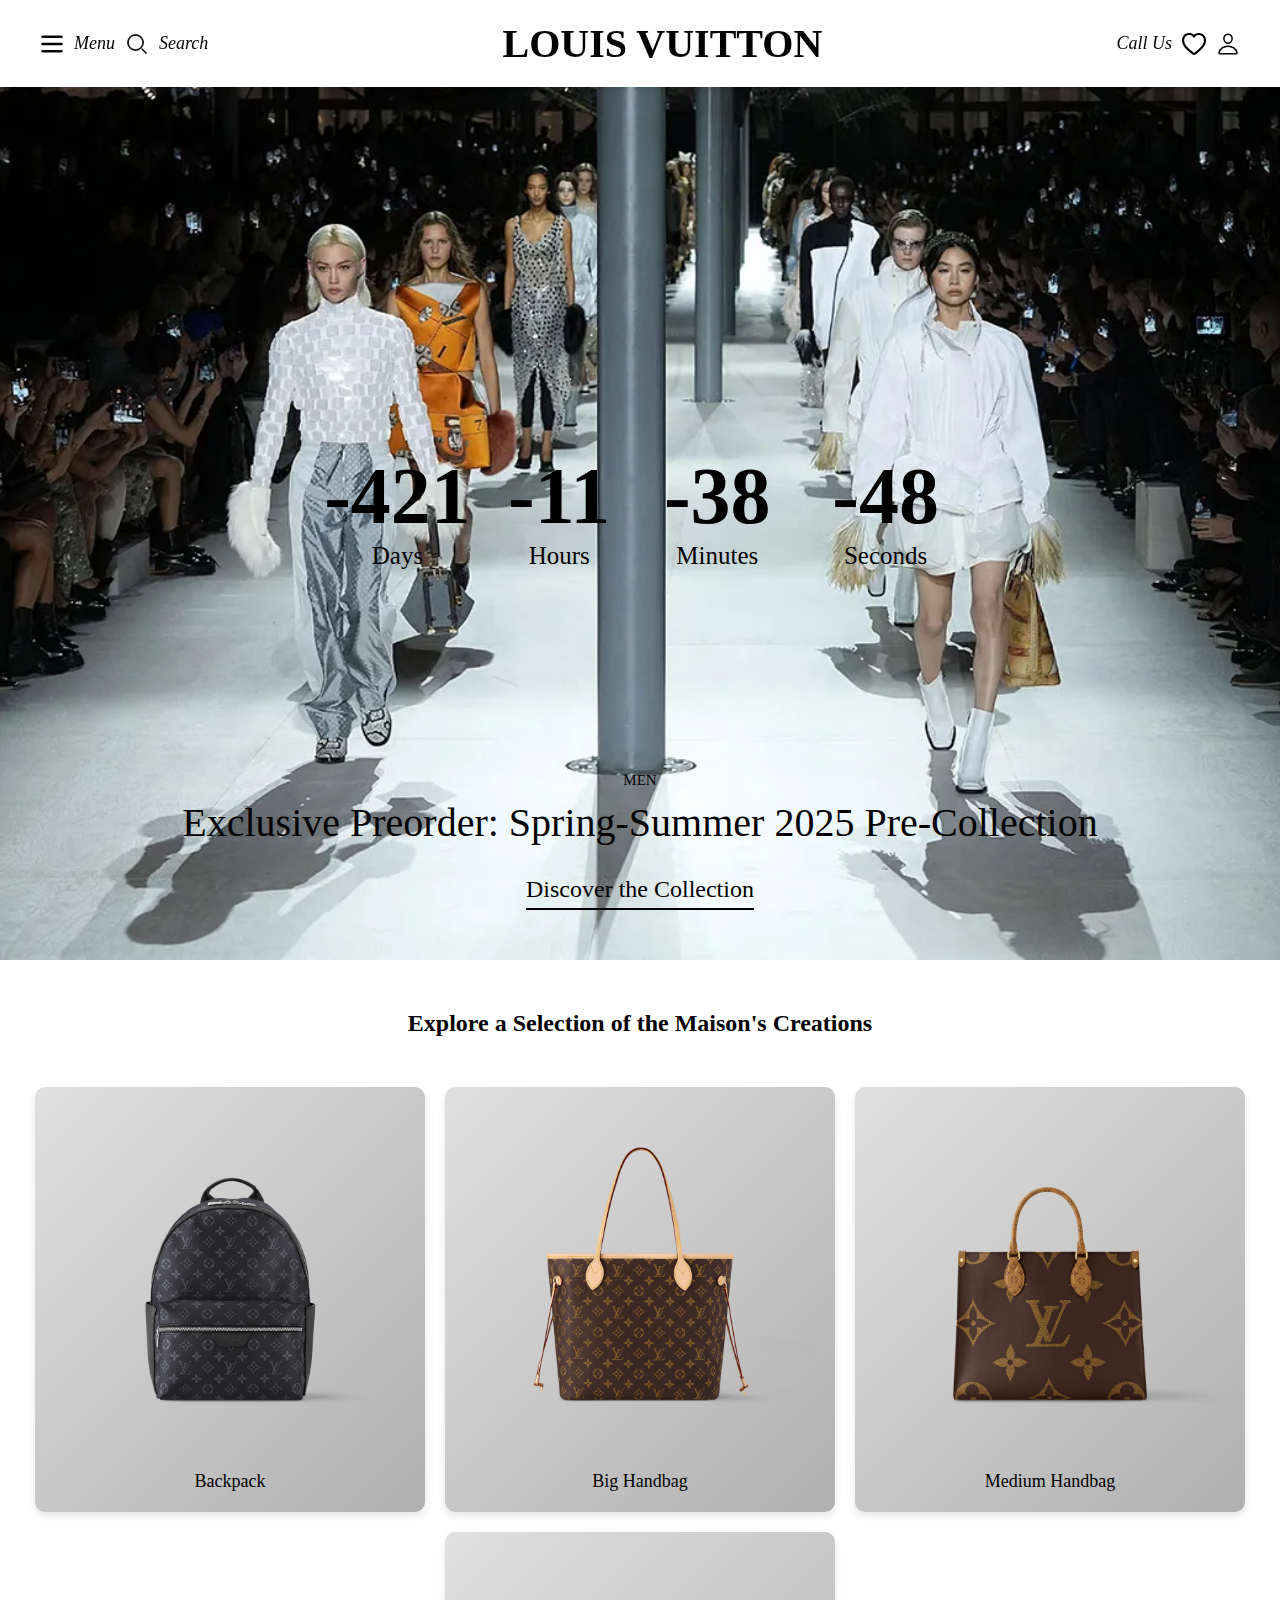
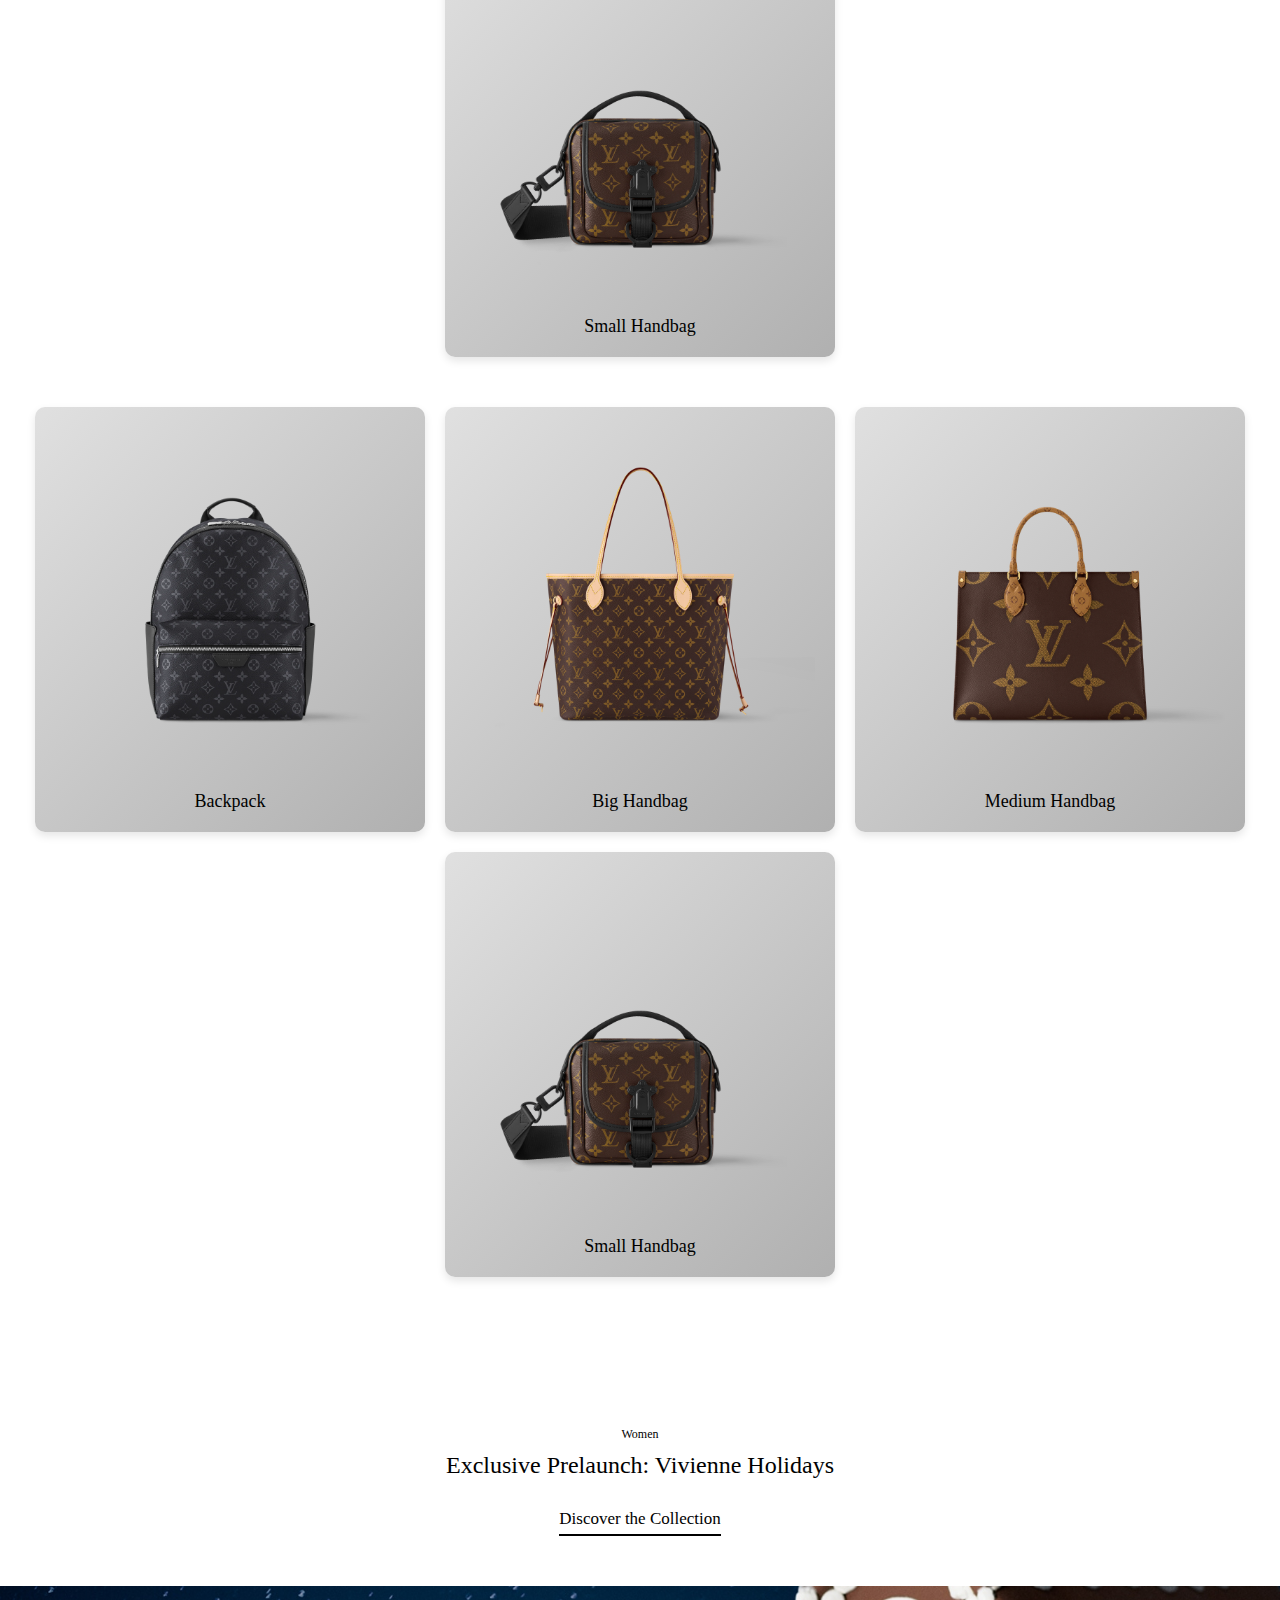
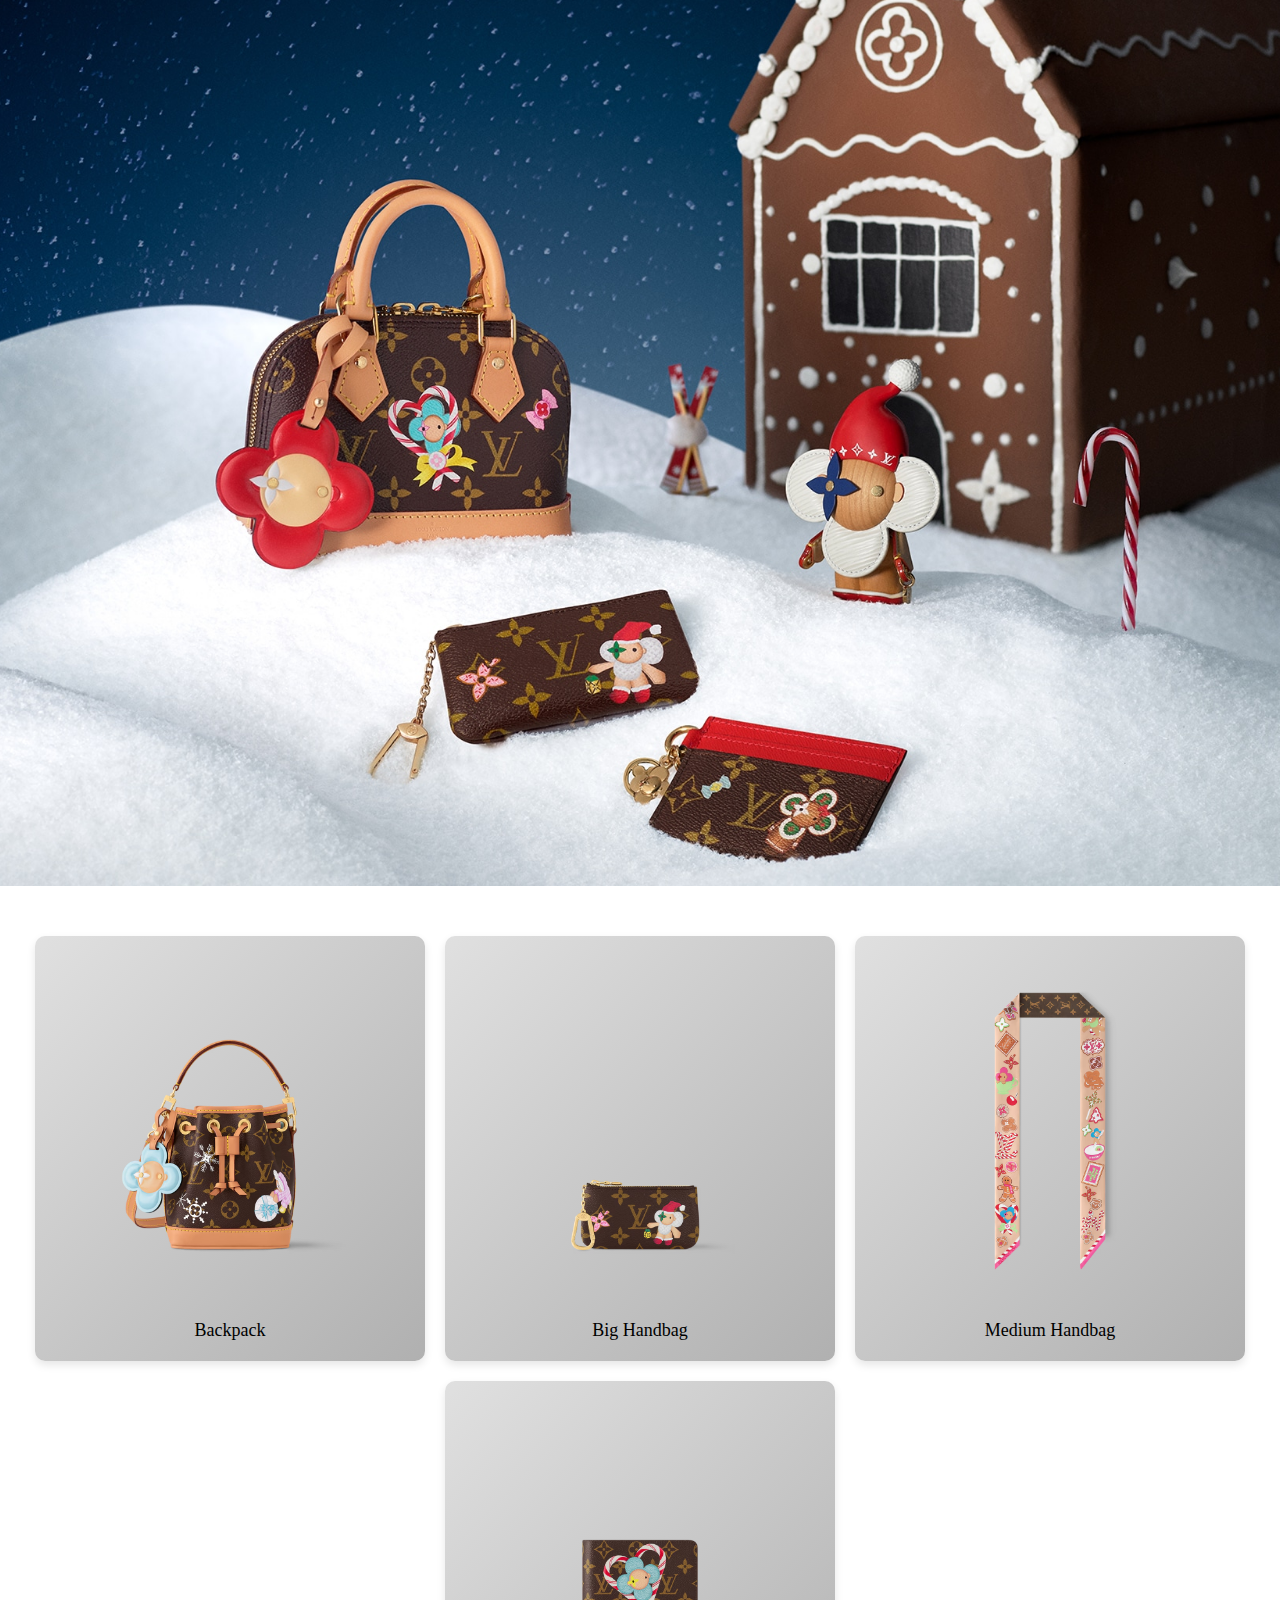
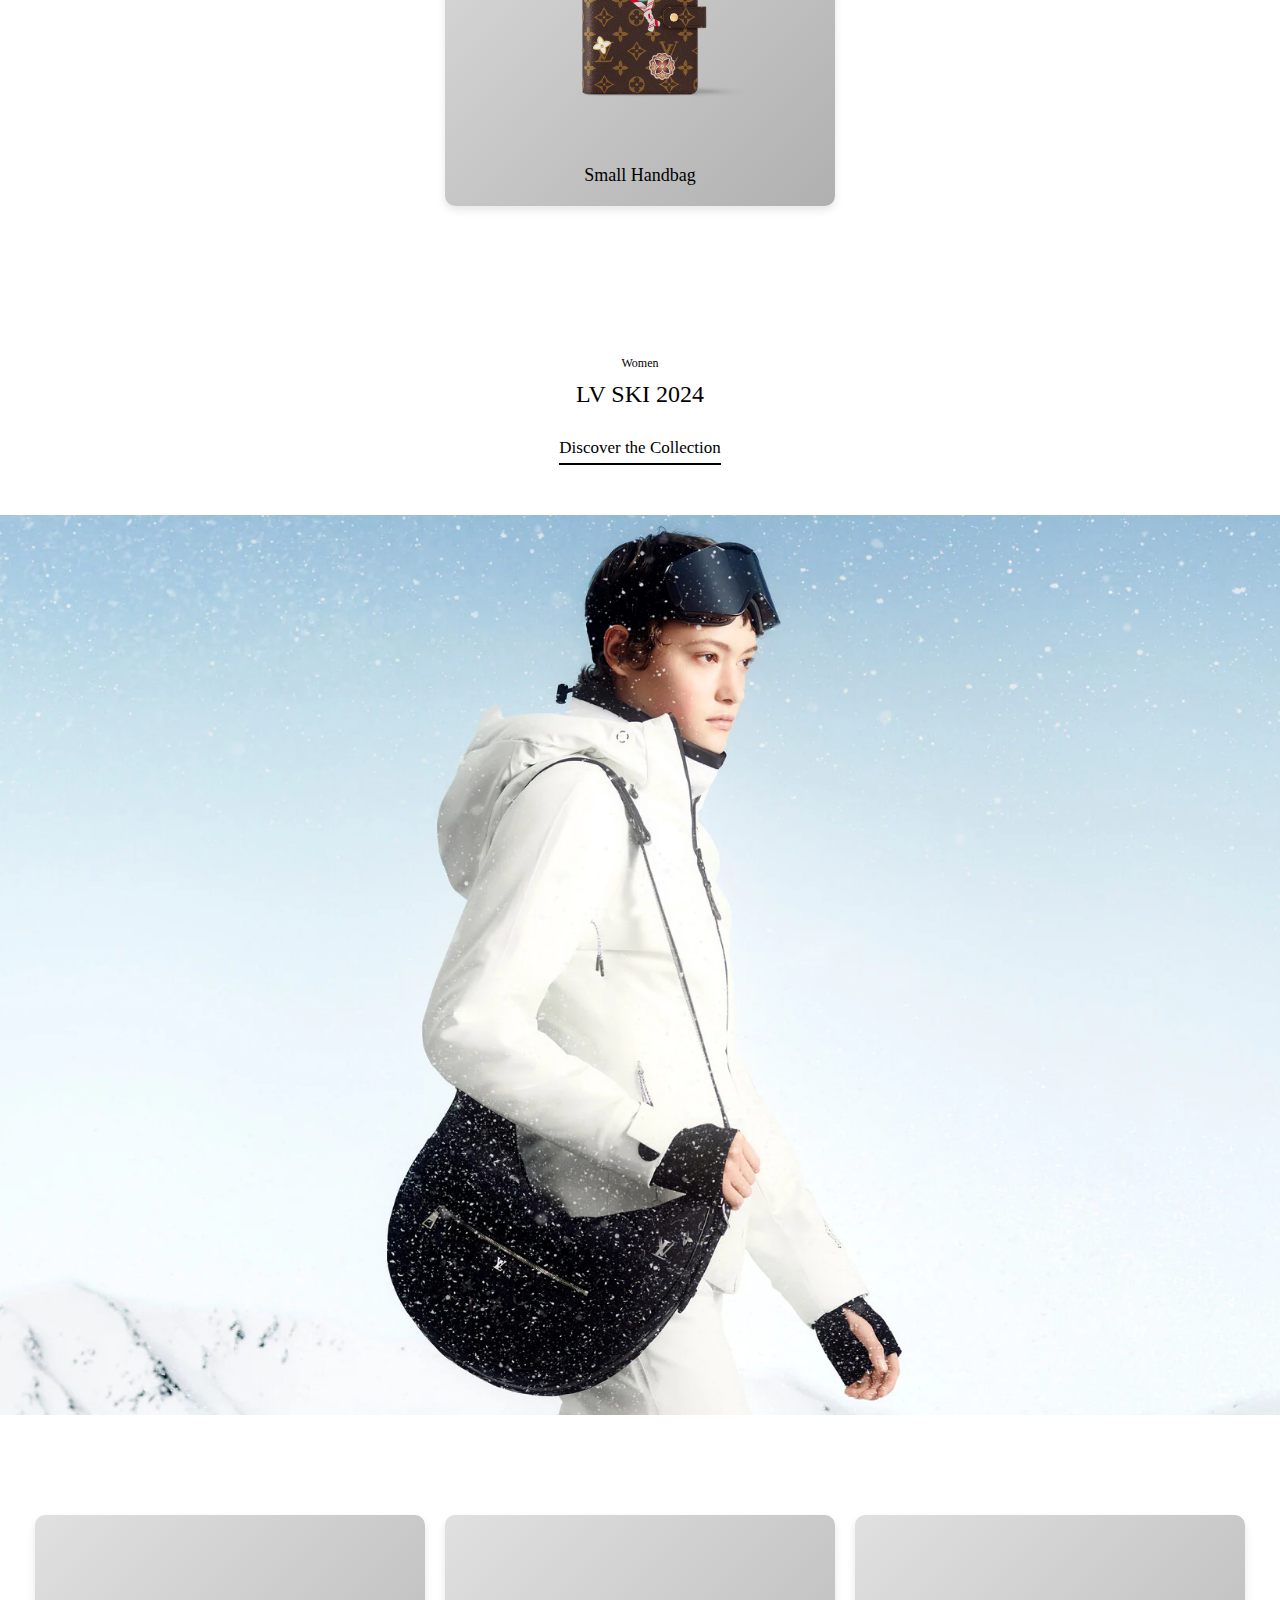
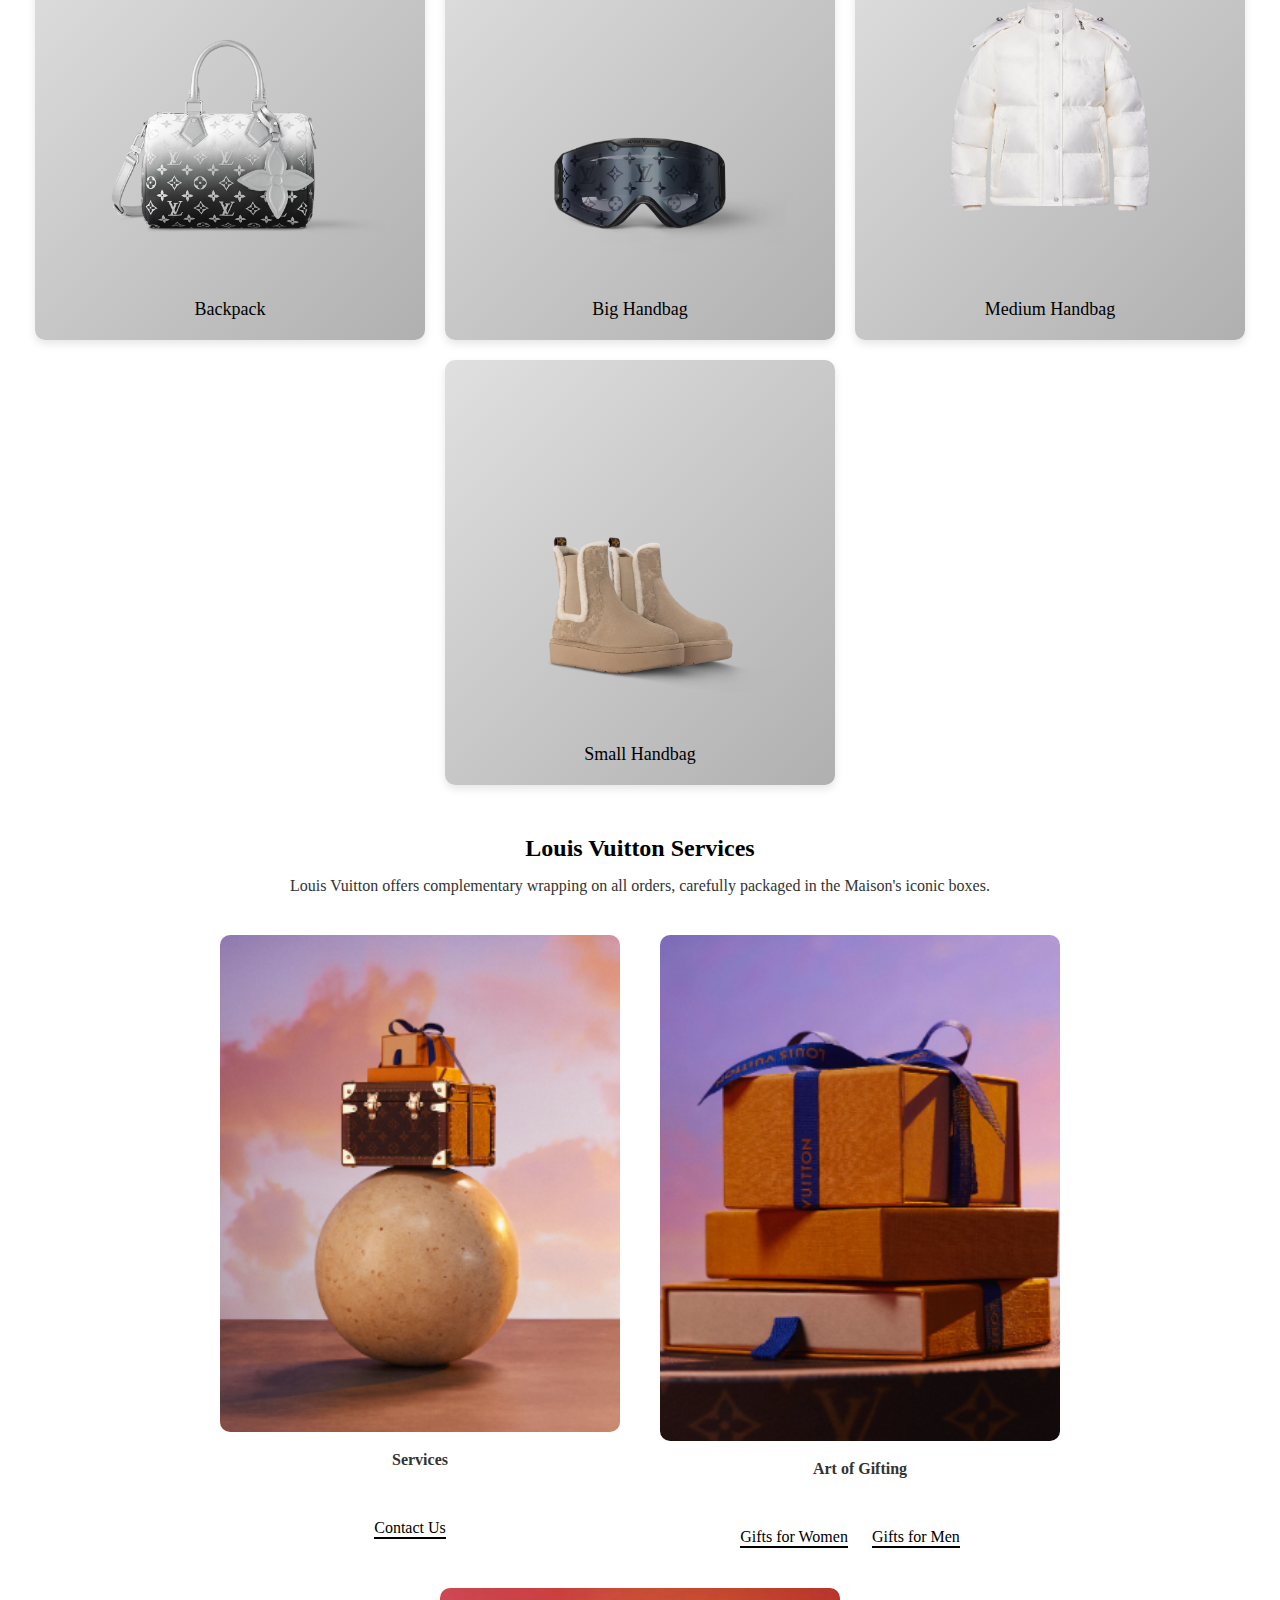
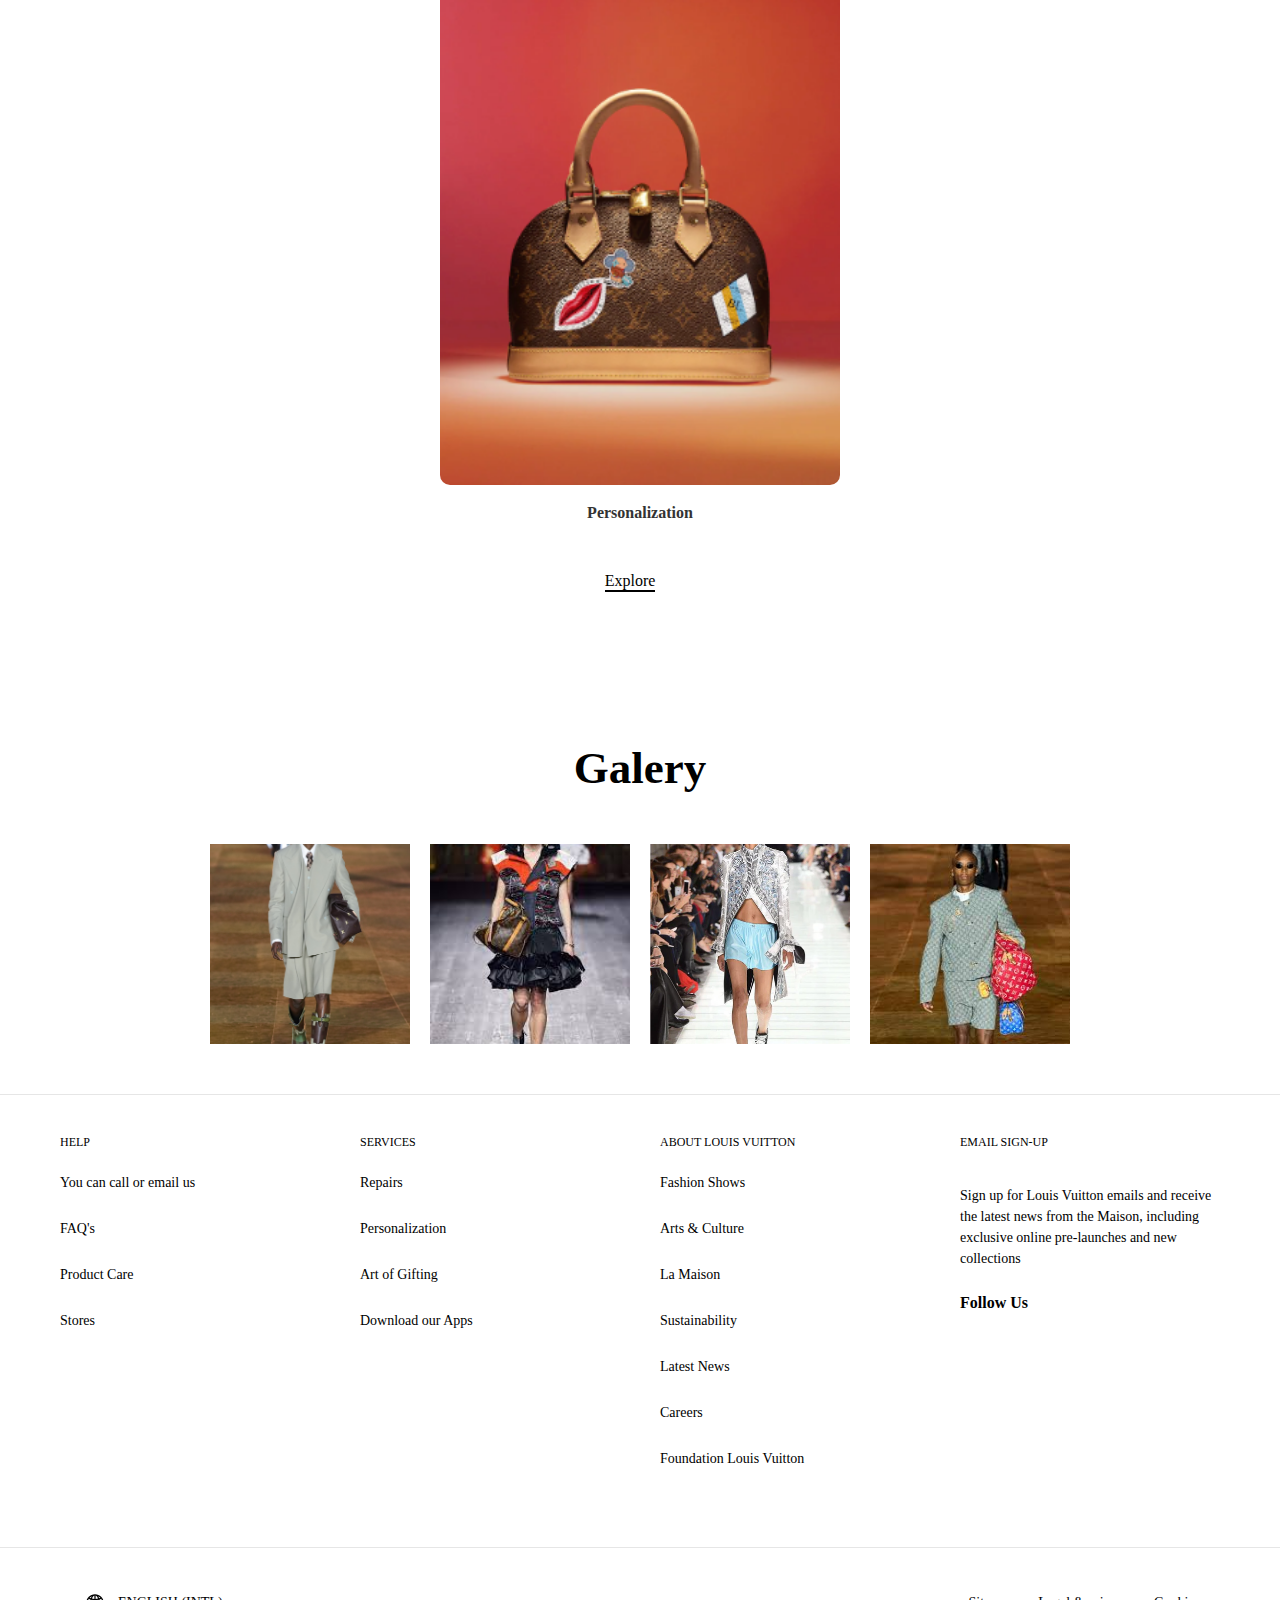
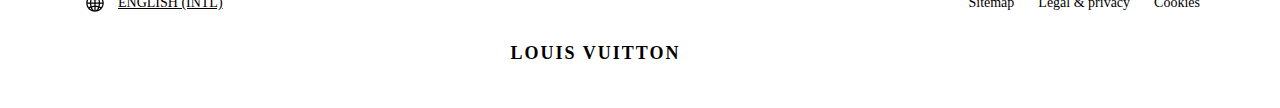
==== index.html @ faa581d6 "feat: project done" ====
<!DOCTYPE html>
<html lang="en">
<head>
    <meta charset="UTF-8">
    <meta name="viewport" content="width=device-width, initial-scale=1.0">
    <title>Navigation Menu</title>
    <link rel="stylesheet" href="style.css">
</head>
<body>

<nav class="navbar">
    <div class="navbar-left">
        <div class="menu-icon" id="menuButton">
            <img src="img/menu.svg" alt="Menu">
            <div>Menu</div>
            <!-- Dropdown Menu -->
            <ul class="dropdown-menu">
                <li><a href="index.html">Home</a></li>
                <li class="submenu">
                    <a href="#">New</a>
                    <ul class="dropdown-submenu">
                        <li class="submenu">
                            <a href="#">For Women</a>
                            <ul class="dropdown-submenu" id="for-women-submenu">
                                <li>
                                    <div class="submenu-grid">
                                        <div class="submenu-item large">
                                            <img src="img/ForWomen/img.png" alt="Large Photo">
                                            <p>Neverfull Inside Out</p>
                                        </div>
                                        <div class="submenu-item">
                                            <img src="img/ForWomen/img_1.png" alt="Photo 1">
                                            <p>The Latest</p>
                                        </div>
                                        <div class="submenu-item">
                                            <img src="img/ForWomen/img_2.png" alt="Photo 2">
                                            <p>Le Damier de Louis Vuitton</p>
                                        </div>
                                        <div class="submenu-item">
                                            <img src="img/ForWomen/img_3.png" alt="Photo 3">
                                            <p>LV Ski</p>
                                        </div>
                                        <div class="submenu-item">
                                            <img src="img/ForWomen/img_4.png" alt="Photo 4">
                                            <p>Vivienne Holidays</p>
                                        </div>
                                        <div class="submenu-item">
                                            <img src="img/ForWomen/img_5.png" alt="Photo 4">
                                            <p>Flight Mode</p>
                                        </div>
                                        <div class="submenu-item">
                                            <img src="img/ForWomen/img_6.png" alt="Photo 4">
                                            <p>LV Art Silk Squares</p>
                                        </div>
                                        <div class="submenu-item">
                                            <img src="img/ForWomen/img_7.png" alt="Photo 4">
                                            <p>The Fall Edit</p>
                                        </div>
                                        <div class="submenu-item">
                                            <img src="img/ForWomen/img_8.png" alt="Photo 4">
                                            <p>Fall-Winter 2024 Show</p>
                                        </div>
                                    </div>
                                </li>
                            </ul>
                        </li>
                        <li class="submenu">
                            <a href="#">For Men</a>
                            <ul class="dropdown-submenu" id="for-men-submenu">
                                <li>
                                    <div class="submenu-grid">
                                        <div class="submenu-item large">
                                            <img src="img/ForMen/img.png" alt="Large Photo">
                                            <p>Spring-Summer 2025 Pre-Collection Exclusive Preorder</p>
                                        </div>
                                        <div class="submenu-item">
                                            <img src="img/ForMen/img_1.png" alt="Photo 1">
                                            <p>The Latest</p>
                                        </div>
                                        <div class="submenu-item">
                                            <img src="img/ForMen/img_2.png" alt="Photo 2">
                                            <p>LV Ski</p>
                                        </div>
                                        <div class="submenu-item">
                                            <img src="img/ForMen/img_3.png" alt="Photo 3">
                                            <p>Le Damier de Louis Vuitton</p>
                                        </div>
                                        <div class="submenu-item">
                                            <img src="img/ForMen/img_4.png" alt="Photo 4">
                                            <p>LV Fall</p>
                                        </div>
                                        <div class="submenu-item">
                                            <img src="img/ForMen/img_5.png" alt="Photo 4">
                                            <p>New Formal</p>
                                        </div>
                                        <div class="submenu-item">
                                            <img src="img/ForMen/img_6.png" alt="Photo 4">
                                            <p>Fall-Winter 2024 Show</p>
                                        </div>
                                    </div>
                                </li>
                            </ul>
                        </li>
                        <li><a href="#">For Pets</a></li>
                        <li><a href="#">Louis Vuitton VIA Varsity Blouson</a></li>
                        <li><a href="#">37th America's Cup Barcelona</a></li>
                    </ul>
                </li>
                <li><a href="services.html">Services</a></li>
                <li><a href="gifts.html">All Gifts</a></li>
                <li><a href="contact.html">Contact</a></li>
            </ul>
        </div>
        <div class="search-icon">
            <img src="img/minimal-48-512.webp" alt="Search">
            <div>Search</div>
        </div>
    </div>
    <div class="navbar-center">
        <h1 class="logo">LOUIS VUITTON</h1>
    </div>
    <div class="navbar-right">
        <div class="call-us">Call Us</div>
        <div class="menu-icon">
            <img class="heart-icon" src="img/heart-empty.svg" alt="Heart">
        </div>
        <div class="menu-icon">
            <img class="heart-icon" src="img/person-outline.svg" alt="Person">
        </div>
    </div>
</nav>


<section class="background-section">
    <div class="background-text-wrapper">
        <div class="countdown">
            <div class="countdown-item">
                <span class="countdown-number" id="days">00</span>
                <span class="countdown-label">Days</span>
            </div>
            <div class="countdown-item">
                <span class="countdown-number" id="hours">00</span>
                <span class="countdown-label">Hours</span>
            </div>
            <div class="countdown-item">
                <span class="countdown-number" id="minutes">00</span>
                <span class="countdown-label">Minutes</span>
            </div>
            <div class="countdown-item">
                <span class="countdown-number" id="seconds">00</span>
                <span class="countdown-label">Seconds</span>
            </div>
        </div>
        <div class="background-text-small">
            MEN
        </div>
        <div class="text-big">
            Exclusive Preorder: Spring-Summer 2025 Pre-Collection
        </div>
        <div class="background-text-underline">
            Discover the Collection
        </div>

    </div>
</section>

<!-- Product Section -->
<section class="product-section">
    <h2>Explore a Selection of the Maison's Creations</h2>
    <div class="product-grid">
        <div class="product-item">
            <img src="img/louis-vuitton-discovery-backpack-pm-monogram-eclipse-bags--M22558_PM2_Front%20view.webp" alt="Women's Handbags">
            <p>Backpack</p>
        </div>
        <div class="product-item">
            <img src="img/louis-vuitton-neverfull-mm-monogram-canvas-handbags--M46987_PM2_Front%20view.webp" alt="Women's Wallets and Small Leather Goods">
            <p>Big Handbag</p>
        </div>
        <div class="product-item">
            <img src="img/louis-vuitton-onthego-mm--M45321_PM2_Front%20view.webp" alt="Perfumes">
            <p>Medium Handbag</p>
        </div>
        <div class="product-item">
            <img src="img/louis-vuitton-quest-messenger--M46973_PM2_Front%20view.webp" alt="Women's Fashion Jewelry">
            <p>Small Handbag</p>
        </div>
    </div>
    <div class="product-grid">
        <div class="product-item">
            <img src="img/louis-vuitton-discovery-backpack-pm-monogram-eclipse-bags--M22558_PM2_Front%20view.webp" alt="Women's Handbags">
            <p>Backpack</p>
        </div>
        <div class="product-item">
            <img src="img/louis-vuitton-neverfull-mm-monogram-canvas-handbags--M46987_PM2_Front%20view.webp" alt="Women's Wallets and Small Leather Goods">
            <p>Big Handbag</p>
        </div>
        <div class="product-item">
            <img src="img/louis-vuitton-onthego-mm--M45321_PM2_Front%20view.webp" alt="Perfumes">
            <p>Medium Handbag</p>
        </div>
        <div class="product-item">
            <img src="img/louis-vuitton-quest-messenger--M46973_PM2_Front%20view.webp" alt="Women's Fashion Jewelry">
            <p>Small Handbag</p>
        </div>
    </div>
</section>

<div class="background-text-wrapper2">
    <div class="background-text-small2">
        Women
    </div>
    <div class="text-big2">
        Exclusive Prelaunch: Vivienne Holidays
    </div>
    <div class="background-text-underline2">
        Discover the Collection
    </div>
</div>
<div class="img-homepage-big">
    <img src="img/img.png" alt="Big Photo">
</div>
<div class="product-grid">
    <div class="product-item">
        <img src="img/vivienne/img.png" alt="Photo1">
        <p>Backpack</p>
    </div>
    <div class="product-item">
        <img src="img/vivienne/img_1.png" alt="Photo2">
        <p>Big Handbag</p>
    </div>
    <div class="product-item">
        <img src="img/vivienne/img_2.png" alt="Photo3">
        <p>Medium Handbag</p>
    </div>
    <div class="product-item">
        <img src="img/vivienne/img_3.png" alt="Photo4">
        <p>Small Handbag</p>
    </div>
</div>

<div class="background-text-wrapper2">
    <div class="background-text-small2">
        Women
    </div>
    <div class="text-big2">
        LV SKI 2024
    </div>
    <div class="background-text-underline2">
        Discover the Collection
    </div>
</div>
<div class="img-homepage-big">
    <img src="img/img_2.png" alt="Big Photo">
</div>
<div class="product-grid">
    <div class="product-grid">
        <div class="product-item">
            <img src="img/winter/img.png" alt="Photo1">
            <p>Backpack</p>
        </div>
        <div class="product-item">
            <img src="img/winter/img_1.png" alt="Photo2">
            <p>Big Handbag</p>
        </div>
        <div class="product-item">
            <img src="img/winter/img_2.png" alt="Photo3">
            <p>Medium Handbag</p>
        </div>
        <div class="product-item">
            <img src="img/winter/img_3.png" alt="Photo4">
            <p>Small Handbag</p>
        </div>
    </div>
</div>

<!-- Modal for Enlarged Photo -->
<div id="photo-modal" class="modal">
    <span class="close">&times;</span>
    <img class="modal-content" id="modal-img">
    <a class="prev">&#10094;</a>
    <a class="next">&#10095;</a>
</div>

<section class="services-section">
    <h2>Louis Vuitton Services</h2>
    <p>Louis Vuitton offers complementary wrapping on all orders, carefully packaged in the Maison's iconic boxes.</p>
    <div class="services-grid">
        <div class="service-item">
                <img src="img/services/img.png" alt="Services">
                <p class="service-title">Services</p>
                <a href="#" class="service-link">Contact Us</a>

        </div>
        <div class="service-item">
            <img src="img/services/img_1.png" alt="Art of Gifting">
            <p class="service-title">Art of Gifting</p>
            <a href="#" class="service-link">Gifts for Women</a>
            <a href="#" class="service-link">Gifts for Men</a>
        </div>
        <div class="service-item">
            <img src="img/services/img_2.png" alt="Personalization">
            <p class="service-title">Personalization</p>
            <a href="#" class="service-link">Explore</a>
        </div>
    </div>
</section>

<!-- Photo Gallery Section -->

<h2 class="heading">Galery</h2>

<section class="photo-gallery">
    <div class="gallery-item">
        <img src="img/outfit1.jpg" alt="Photo 1">
    </div>
    <div class="gallery-item">
        <img src="img/outfit2.jpeg" alt="Photo 2">
    </div>
    <div class="gallery-item">
        <img src="img/outfit3.webp" alt="Photo 3">
    </div>
    <div class="gallery-item">
        <img src="img/outfit4.jpeg" alt="Photo 4">
    </div>
</section>

<footer class="footer">
    <div class="footer-section">
        <h3 class="footer-title">Help</h3>
        <div class="footer-links">
            <a href="#" class="footer-link">You can <span class="underline2">call</span> or <span class="underline2">email us</span></a>
            <a href="#" class="footer-link">FAQ's</a>
            <a href="#" class="footer-link">Product Care</a>
            <a href="#" class="footer-link">Stores</a>
        </div>
    </div>

    <div class="footer-section">
        <h3 class="footer-title">Services</h3>
        <div class="footer-links">
            <a href="#" class="footer-link">Repairs</a>
            <a href="#" class="footer-link">Personalization</a>
            <a href="#" class="footer-link">Art of Gifting</a>
            <a href="#" class="footer-link">Download our Apps</a>
        </div>
    </div>

    <div class="footer-section">
        <h3 class="footer-title">About Louis Vuitton</h3>
        <div class="footer-links">
            <a href="#" class="footer-link">Fashion Shows</a>
            <a href="#" class="footer-link">Arts & Culture</a>
            <a href="#" class="footer-link">La Maison</a>
            <a href="#" class="footer-link">Sustainability</a>
            <a href="#" class="footer-link">Latest News</a>
            <a href="#" class="footer-link">Careers</a>
            <a href="#" class="footer-link">Foundation Louis Vuitton</a>
        </div>
    </div>

    <div class="footer-section">
        <h3 class="footer-title">Email Sign-up</h3>
        <p class="footer-text">Sign up for Louis Vuitton emails and receive the latest news from the Maison, including exclusive online pre-launches and new collections</p>
        <p class="follow-us">Follow Us</p>
    </div>


</footer>

<div class="bottom-footer">
    <div class="language-selector">
        <img src="img/globe.svg" alt="Language">
        <span>ENGLISH (INTL)</span>
    </div>

    <div class="bottom-logo">
        LOUIS VUITTON
    </div>

    <div class="bottom-links">
        <a href="#" class="bottom-link">Sitemap</a>
        <a href="#" class="bottom-link">Legal & privacy</a>
        <a href="#" class="bottom-link">Cookies</a>
    </div>
</div>


<script src="script.js"></script>
</body>
</html>
---- style.css ----
/* Reset styles */
* {
    margin: 0;
    padding: 0;
    box-sizing: border-box;
}

.navbar {
    position: fixed;
    top: 0;
    width: 100%;
    z-index: 1000;
    display: flex;
    align-items: center;
    justify-content: space-between;
    padding: 30px 40px;
    background-color: #fff;
    font-size: 20px;
    box-shadow: 0 2px 4px rgba(0, 0, 0, 0.1);
}

body {
    padding-top: 60px;
}

.navbar-left, .navbar-right {
    display: flex;
    align-items: center;
    gap: 10px;
    font-size: 18px;
    font-style: italic;
}

.navbar-center {
    flex-grow: 1;
    display: flex;
    justify-content: center;
    font-weight: bold;
    font-size: 20px;
}

.menu-icon, .search-icon, .call-us {
    cursor: pointer;
    display: flex;
    align-items: center;
    gap: 10px;
}

.menu-icon img, .search-icon img, .heart-icon {
    width: 24px;
    height: 24px;
}

.background-section {
    position: relative;
    background-image: url('img/homepage-photo.webp');
    background-size: cover;
    background-position: center;
    width: 100%;
    height: 100vh;
    display: flex;
    align-items: center;
    justify-content: center;
    color: #000;
}
.background-section2 {
    position: relative;
    background-image: url('https://eu.louisvuitton.com/content/dam/lv/online/high-end/unisex/gift/U_Gift_Guide_Hub.html/jcr:content/assets/COMMERCIAL_GIFT_GUIDE_ALWAYS_ON_07_LVCOM_1600x2000_DII.jpg?imwidth=490');
    background-size: cover;
    background-position: center;
    width: 100%;
    height: 100vh;
    display: flex;
    align-items: center;
    justify-content: center;
    color: white;
}

.background-text-wrapper {
    text-align: center;
    margin-top: auto;
    margin-bottom: 50px;
}

.background-text-small {
    font-size: 15px;
    margin-bottom: 10px;
}

.text-big {
    font-size: 40px;
    margin-bottom: 10px;
}

.background-text-underline {
    display: inline-block;
    padding-top: 20px;
    font-size: 24px;
    font-weight: normal;
    border-bottom: 2px solid black;
    text-align: center;
    padding-bottom: 5px;
}

.countdown {
    position: absolute;
    top: 50%;
    left: 50%;
    transform: translate(-50%, -50%);
    display: flex;
    justify-content: center;
    gap: 20px;
    color: black;
}

.countdown-item {
    text-align: center;
    color: black;
}

.countdown-number {
    font-size: 80px;
    font-weight: bold;
}

.countdown-label {
    font-size: 25px;
}


.product-section {
    text-align: center;
    margin: 50px 20px;
}

.product-section h2 {
    font-size: 24px;
    margin-bottom: 30px;
}

.product-grid {
    display: flex;
    flex-wrap: wrap;
    justify-content: center;
    gap: 20px;
    margin-top: 50px;
}

.product-item {
    text-align: center;
    background: linear-gradient(135deg, #e0e0e0, #b0b0b0);
    padding: 20px;
    border-radius: 10px;
    box-shadow: 0 4px 8px rgba(0, 0, 0, 0.1);
}
.product-item2 {
    text-align: center;
    padding: 20px;
}
.product-item2 img {
    width: 300px;
    height: 400px;
    border-radius: 30px;

}

.product-item2 p {
    margin-top: 10px;
    font-size: 18px;
}

.product-item img {
    width: 400px;
    height: 400px;
    object-fit: cover;
}

.product-item p {
    margin-top: 10px;
    font-size: 18px;
}

.background-text-small2 {
    font-size: 12px;
    margin-bottom: 10px;
}

.text-big2 {
    font-size: 24px;
    margin-bottom: 10px;
}

.background-text-underline2 {
    display: inline-block;
    padding-top: 20px;
    font-size: 17px;
    font-weight: normal;
    border-bottom: 2px solid black;
    text-align: center;
    padding-bottom: 5px;
}

.background-text-wrapper2 {
    text-align: center;
    margin-top: 150px;
    margin-bottom: 50px;
}

/* Photo Gallery styles */
.photo-gallery {
    display: flex;
    flex-wrap: wrap;
    justify-content: center;
    align-items: center;
    gap: 20px;
    margin: 50px 20px;
}

.gallery-item {
    width: 200px;
    height: 200px;
    overflow: hidden;
    cursor: pointer;
}

.gallery-item img {
    width: 100%;
    height: 100%;
    object-fit: cover;
    transition: transform 0.3s;
}

.gallery-item img:hover {
    transform: scale(1.1);
}

/* Modal styles */
.modal {
    display: none;
    position: fixed;
    z-index: 1000;
    left: 0;
    top: 0;
    width: 100%;
    height: 100%;
    overflow: auto;
    background-color: rgba(0, 0, 0, 0.8);
}

.modal-content {
    margin: auto;
    display: block;
    width: 80%;
    max-width: 700px;
}

.close {
    position: absolute;
    top: 20px;
    right: 35px;
    color: #fff;
    font-size: 40px;
    font-weight: bold;
    transition: 0.3s;
}

.close:hover,
.close:focus {
    color: #bbb;
    text-decoration: none;
    cursor: pointer;
}

/* Navigation buttons styles */
.prev, .next {
    cursor: pointer;
    position: absolute;
    top: 50%;
    width: auto;
    padding: 16px;
    margin-top: -22px;
    color: white;
    font-weight: bold;
    font-size: 20px;
    transition: 0.6s ease;
    border-radius: 0 3px 3px 0;
    user-select: none;
}

.next {
    right: 0;
    border-radius: 3px 0 0 3px;
}

.prev:hover, .next:hover {
    background-color: rgba(0, 0, 0, 0.8);
}

.img-homepage-big {
    position: relative;
    width: 100%;
    height: 100vh;
}

.img-homepage-big img {
    width: 100%;
    height: 100%;
    object-fit: cover;
}


/* Louis Vuitton Services Section Styles */
.services-section {
    text-align: center;
    margin: 50px 20px;
}

.services-section h2 {
    font-size: 24px;
    margin-bottom: 15px;
}

.services-section p {
    font-size: 16px;
    margin-bottom: 40px;
    color: #333;
}

.services-grid {
    display: flex;
    flex-wrap: wrap;
    justify-content: center;
    gap: 40px;
}

.service-item {
    text-align: center;
    width: 400px;
}

.service-item img {
    width: 100%;
    height: auto;
    border-radius: 10px;
}

.service-title {
    font-size: 20px;
    font-weight: bold;
    margin: 15px 0;
}

.service-link {
    display: inline-block;
    font-size: 16px;
    color: #000;
    text-decoration: none;
    margin-top: 10px;
    border-bottom: black 2px solid;
    margin-right: 20px;
}

.footer {
    padding: 40px 60px;
    display: grid;
    grid-template-columns: repeat(4, 1fr);
    gap: 40px;
    border-top: 1px solid #e6e6e6;
}

.footer-section {
    display: flex;
    flex-direction: column;
    gap: 15px;
}

.footer-title {
    font-size: 12px;
    font-weight: normal;
    text-transform: uppercase;
    margin-bottom: 10px;
}

.footer-links {
    display: flex;
    flex-direction: column;
    gap: 30px;
}

.footer-link {
    text-decoration: none;
    color: #000;
    font-size: 14px;
    transition: opacity 0.3s;
}

.footer-link:hover {
    opacity: 0.7;
}

.footer-text {
    font-size: 14px;
    line-height: 1.5;
    margin-top: 10px;
}

.underline {
    border-bottom: white 2px solid;
    color: white;
}

.underline2 {
    border-bottom: white 2px solid;
    color: black;
}

.follow-us {
    margin-top: 10px;
    font-weight: bold;
}

.heading {
    font-size: 45px;
    font-weight: bold;
    margin-bottom: 50px;
    margin-top: 150px;
    text-align: center; /* Vycentrování textu na střed */
}

.bottom-footer {
    padding: 40px 80px; /* Zvýšení paddingu */
    border-top: 1px solid #e6e6e6;
    display: flex;
    justify-content: space-between;
    align-items: center;
    margin-top: 40px;
}

.language-selector {
    display: flex;
    align-items: center;
    gap: 8px;
    font-size: 14px;
    cursor: pointer;
    margin-bottom: 50px;

}

.language-selector img {
    width: 30px;
    height: 30px;
}

.bottom-logo {
    font-size: 18px;
    font-weight: bold;
    text-transform: uppercase;
    letter-spacing: 2px;
    margin-bottom: -50px;



}

.bottom-links {
    display: flex;
    gap: 24px;
    margin-bottom: 50px;
}

.bottom-link {
    font-size: 14px;
    color: #000;
    text-decoration: none;
    transition: opacity 0.3s;
}

.bottom-link:hover {
    opacity: 0.7;
}

.language-selector span {
    text-decoration: underline;
}


/* Dropdown menu styling */
.dropdown-menu {
    display: none;
    position: absolute;
    top: 100%;
    left: 0;
    background-color: white;
    box-shadow: 0 4px 8px rgba(0, 0, 0, 0.1);
    padding: 10px 0;
    list-style: none;
    width: 400px;
    height: 100vh;
    z-index: 100000000000;
}

.dropdown-menu.show {
    display: block;
}

.menu-icon {
    cursor: pointer;
}

.menu-icon img {
    pointer-events: none;
}

.dropdown-menu li {
    padding: 10px 20px;
}

.dropdown-menu li a {
    text-decoration: none;
    color: #716e6e;
    font-size: 23px;
    display: block;
    transition: color 0.3s;
}

.dropdown-menu li a:hover {
    color: black;
    text-decoration: underline;
}

/* Submenu styling */
.submenu .dropdown-submenu {
    display: none;
    position: absolute;
    left: 400px;
    top: 0;
    background-color: white;
    box-shadow: 0 4px 8px rgba(0, 0, 0, 0.1);
    padding: 10px 0;
    list-style: none;
    width: 400px;
    height: 100vh;
}

.submenu:hover > .dropdown-submenu {
    display: block;
}

.show {
    display: block;
}

/* Submenu grid styling */
.submenu-grid {
    display: grid;
    grid-template-columns: repeat(2, 1fr);

    padding: 20px;
}

.submenu-item {
    text-align: center;
}

.submenu-item.large {
    grid-column: span 2;
}

.submenu-item img {
    width: 100%;
    height: auto;
}

.submenu-item p {
    margin-bottom: 30px;
    font-size: 16px;
}

.video-header {
    position: relative;
    width: 100%;
    height: 100vh;
    overflow: hidden;
}

.video-background {
    position: absolute;
    top: 50%;
    left: 50%;
    width: 100%;
    height: 100%;
    object-fit: cover;
    transform: translate(-50%, -50%);
}
.louis-vuitton-services {
    position: absolute;
    bottom: 80px;
    left: 50%;
    transform: translate(-50%, -50%);
    text-align: center;
    font-size: 25px;
    font-weight: normal;
    color: white;
    text-shadow: 2px 2px 4px rgba(0, 0, 0, 0.5);
}

.louis-vuitton-services2 {
    position: absolute;
    top: 50%;
    left: 50%;
    transform: translate(-50%, -50%);
    text-align: center;
    font-size: 18px;
    font-weight: normal;
    color: white;
    text-shadow: 2px 2px 4px rgba(0, 0, 0, 0.5);
}
.louis-vuitton-services3 {
    position: absolute;
    top: 60%;
    left: 50%;
    transform: translate(-50%, -50%);
    text-align: center;
    font-size: 38px;
    font-weight: normal;
    color: white;
    text-shadow: 2px 2px 4px rgba(0, 0, 0, 0.5);
}
.louis-vuitton-services4 {
    position: absolute;
    top: 70%;
    left: 50%;
    transform: translate(-50%, -50%);
    text-align: center;
    font-size: 17px;
    border-bottom: white 2px solid;
    font-weight: normal;
    color: white;
    text-shadow: 2px 2px 4px rgba(0, 0, 0, 0.5);
}

.new-section {
    position: relative;
    text-align: center;
}

.service-image {
    width: 100%;
    height: auto;
}

.louis-vuitton-personalization {
    position: absolute;
    bottom: 20px;
    width: 100%;
    text-align: center;
    color: white;
    text-shadow: 2px 2px 4px rgba(0, 0, 0, 0.5);
}

.new-section-text {
    font-size: 20px;
    max-width: 300px;
    text-align: center;
    margin: 0 auto 40px;
}

.heading2 {
    font-size: 26px;
    font-weight: bold;
    margin-bottom: 20px;
    margin-top: 150px;
    text-align: center;
}
.heading3 {
    font-size: 1rem;
    font-weight: 400;
    letter-spacing: .025rem;
    line-height: 1.5rem;

    text-align: center;
    max-width: 450px;
    margin: 70px auto 40px;
}

.contact-form-section {
    padding: 40px;
    background-color: #f4f4f4;
    border-radius: 12px;
    max-width: 700px;
    margin: 80px auto;
    box-shadow: 0px 4px 20px rgba(0, 0, 0, 0.1);
    transition: transform 0.3s;
}

.contact-form-section:hover {
    transform: translateY(-5px);
}

.contact-form-section h2 {
    font-size: 2rem;
    text-align: center;
    margin-bottom: 30px;
    color: #333;
    font-family: 'Serif', sans-serif;
}

.contact-form {
    display: flex;
    flex-direction: column;
}

.form-group {
    margin-bottom: 20px;
    position: relative;
}

.form-group label {
    margin-bottom: 8px;
    font-weight: bold;
    color: #555;
    font-size: 0.9rem;
}

.form-group input,
.form-group textarea {
    width: 100%;
    padding: 12px 16px;
    border: 2px solid #ddd;
    border-radius: 8px;
    background-color: #fff;
    font-size: 1rem;
    color: #333;
    transition: border-color 0.3s;
}

.form-group input:focus,
.form-group textarea:focus {
    border-color: #333;
    outline: none;
}

.submit-button {
    padding: 14px 30px;
    background-color: #333;
    color: #fff;
    border: none;
    border-radius: 8px;
    cursor: pointer;
    font-size: 1rem;
    font-weight: bold;
    transition: background-color 0.3s, transform 0.2s;
    box-shadow: 0px 4px 12px rgba(0, 0, 0, 0.2);
}

.submit-button:hover {
    background-color: #555;
    transform: translateY(-2px);
}


/* Responsive Styles */

/* Large screens (Desktops and larger tablets) */
@media (min-width: 1024px) {
    .navbar {
        padding: 20px 40px;
    }

    .product-item img, .product-item2 img {
        width: 350px;
        height: 350px;
    }

    .footer {
        grid-template-columns: repeat(4, 1fr);
    }
}

/* Medium screens (Tablets) */
@media (max-width: 1024px) and (min-width: 768px) {
    .navbar {
        padding: 20px 30px;
        font-size: 18px;
    }

    .background-section, .background-section2 {
        height: 80vh;
    }

    .product-item img, .product-item2 img {
        width: 250px;
        height: 250px;
    }

    .footer {
        grid-template-columns: repeat(2, 1fr);
        padding: 20px 40px;
    }

    .dropdown-menu, .dropdown-submenu {
        width: 80vw;
        height: 50vh;
    }

    .countdown-number {
        font-size: 60px;
    }

    .louis-vuitton-services2 {
        font-size: 18px;
    }
    .louis-vuitton-services3 {
        font-size: 23px;
    }
    .louis-vuitton-services4 {
        font-size: 16px;
    }
}

@media (max-width: 767px) {
    .navbar {
        flex-direction: column;
        padding: 30px 20px;
        font-size: 16px;
    }

    .navbar-left, .navbar-right {
        gap: 5px;
        font-size: 16px;
    }

    .navbar-center {
        font-size: 18px;
        margin-bottom: 15px;
        margin-top: 15px;
    }

    .background-section, .background-section2 {
        height: 70vh;
    }

    .countdown {
        flex-direction: row;
        gap: 10px;
    }

    .countdown-number {
        font-size: 30px;
    }

    .countdown-label {
        font-size: 20px;
    }

    .product-grid {
        flex-direction: column;
        gap: 15px;
    }

    .product-item img, .product-item2 img {
        width: 100%;
        height: auto;
    }

    .services-grid {
        flex-direction: column;
        gap: 20px;
    }

    .footer {
        grid-template-columns: 1fr;
        padding: 20px 20px;
    }

    .bottom-footer {
        flex-direction: column;
        align-items: flex-start;
        padding: 20px;
    }

    .photo-gallery {
        flex-direction: column;
        gap: 15px;
    }

    .modal-content {
        width: 90%;
    }

    .contact-form-section {
        padding: 20px;
        margin: 20px;
    }

    .background-text-small {
        font-size: 12px;
        margin-bottom: 10px;
    }

    .text-big {
        font-size: 20px;
        margin-bottom: 10px;
    }

    .background-text-underline {
        display: inline-block;
        padding-top: 20px;
        font-size: 16px;
        font-weight: normal;
        border-bottom: 2px solid black;
        text-align: center;
        padding-bottom: 5px;
    }
    .service-item {
        margin: auto;
    }
    .heading2 {
        font-size: 21px;
        font-weight: bold;
        margin-bottom: 20px;
        margin-top: 150px;
        text-align: center;
    }
    .new-section-text {
        font-size: 16px;
        max-width: 300px;
        text-align: center;
        margin: 0 auto 40px;
    }

    .underline {
        border-bottom: white 2px solid;
        color: white;
        font-size: 14px;
    }
    .louis-vuitton-services2 {
        font-size: 16px;
    }
    .louis-vuitton-services3 {
        font-size: 18px;

    }
    .louis-vuitton-services4 {
        font-size: 15px;
    }

    .contact-form-section {
        padding: 40px;
        background-color: #f4f4f4;
        border-radius: 12px;
        max-width: 700px;
        margin: 120px auto;
        box-shadow: 0px 4px 20px rgba(0, 0, 0, 0.1);
        transition: transform 0.3s;
    }



}
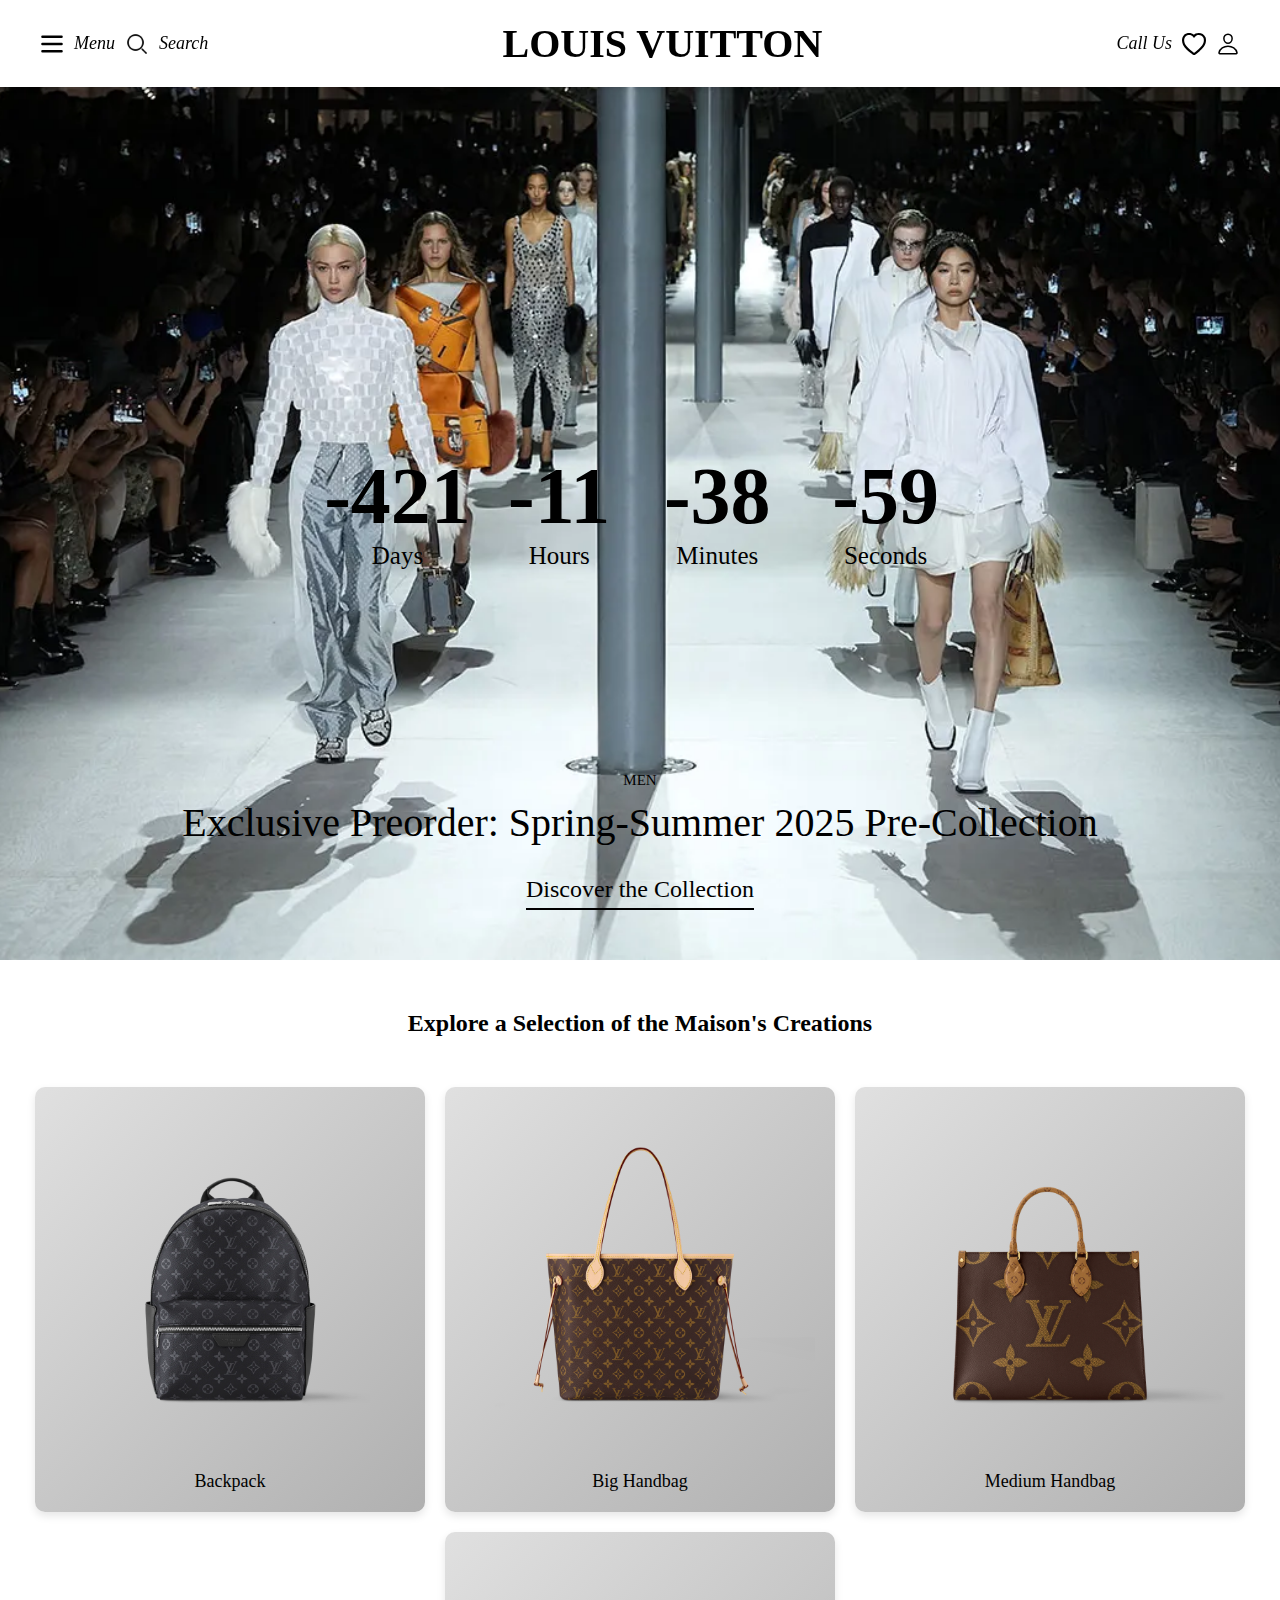
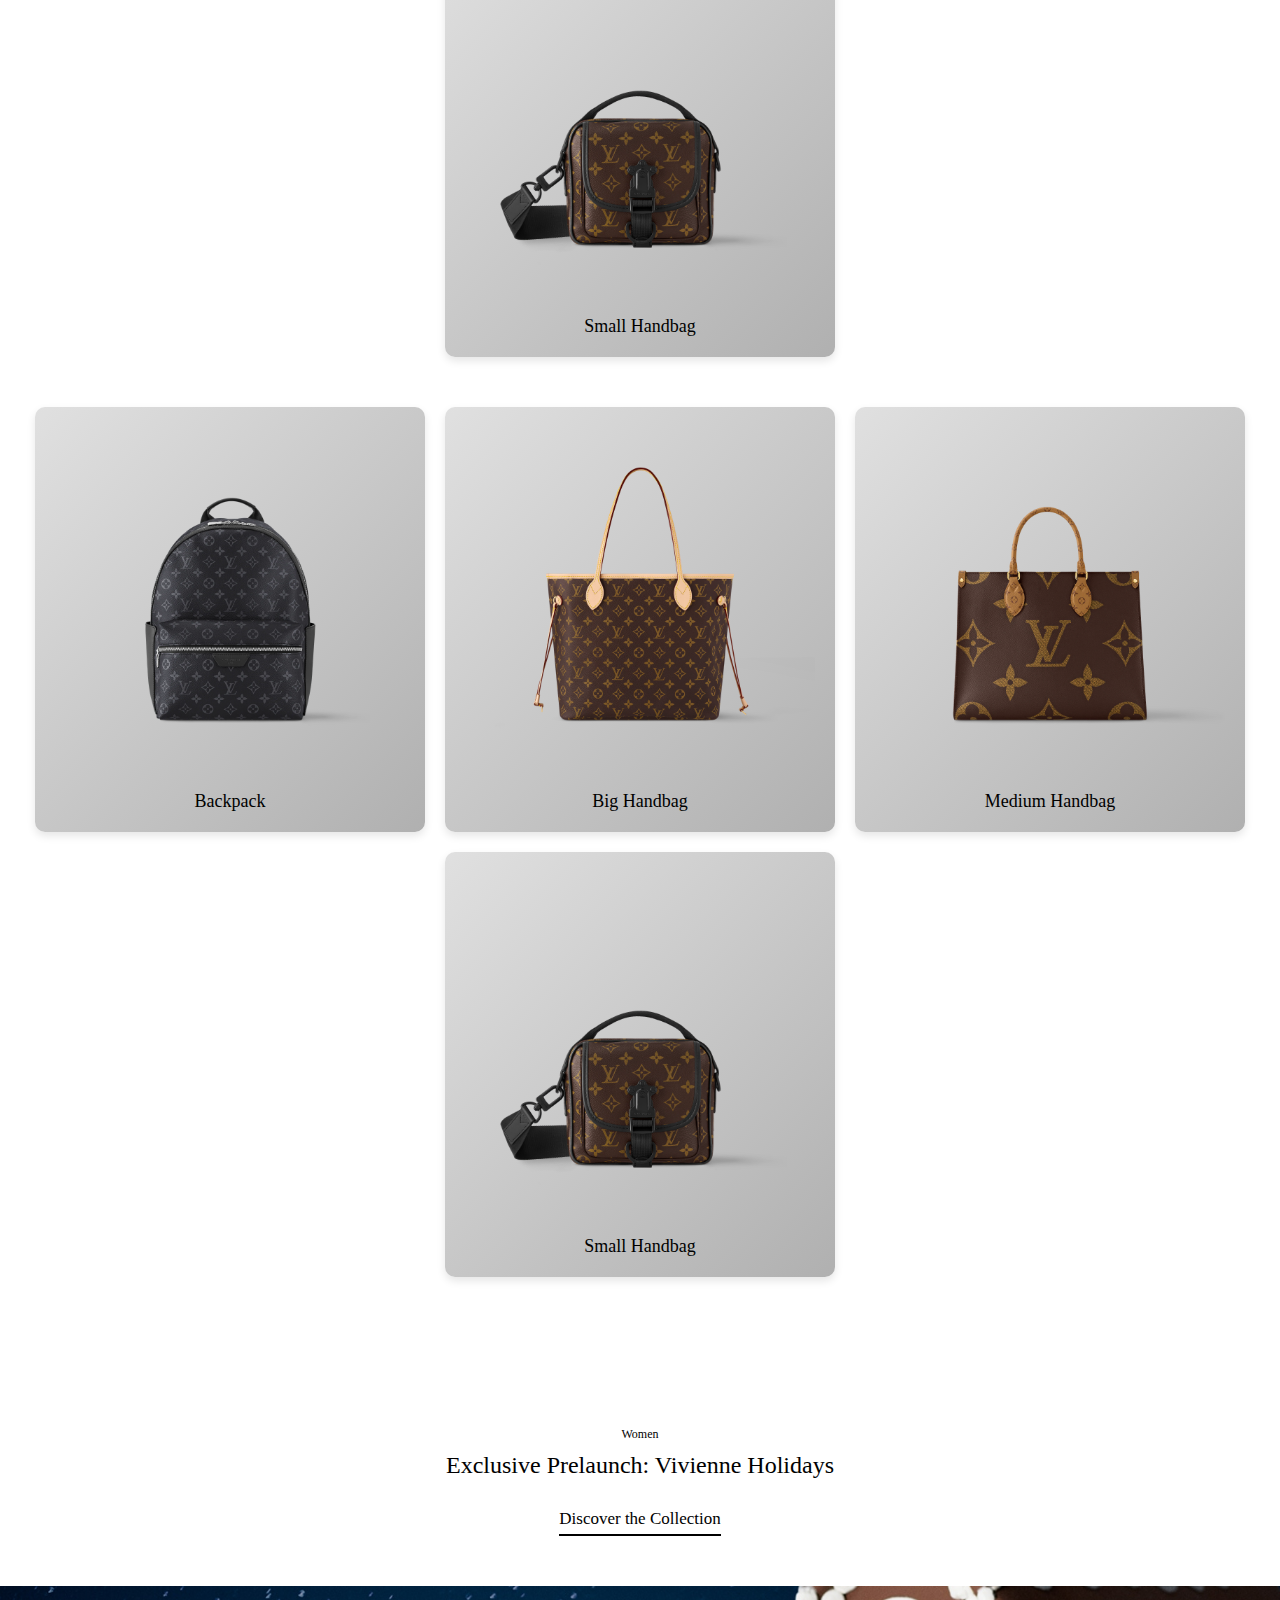
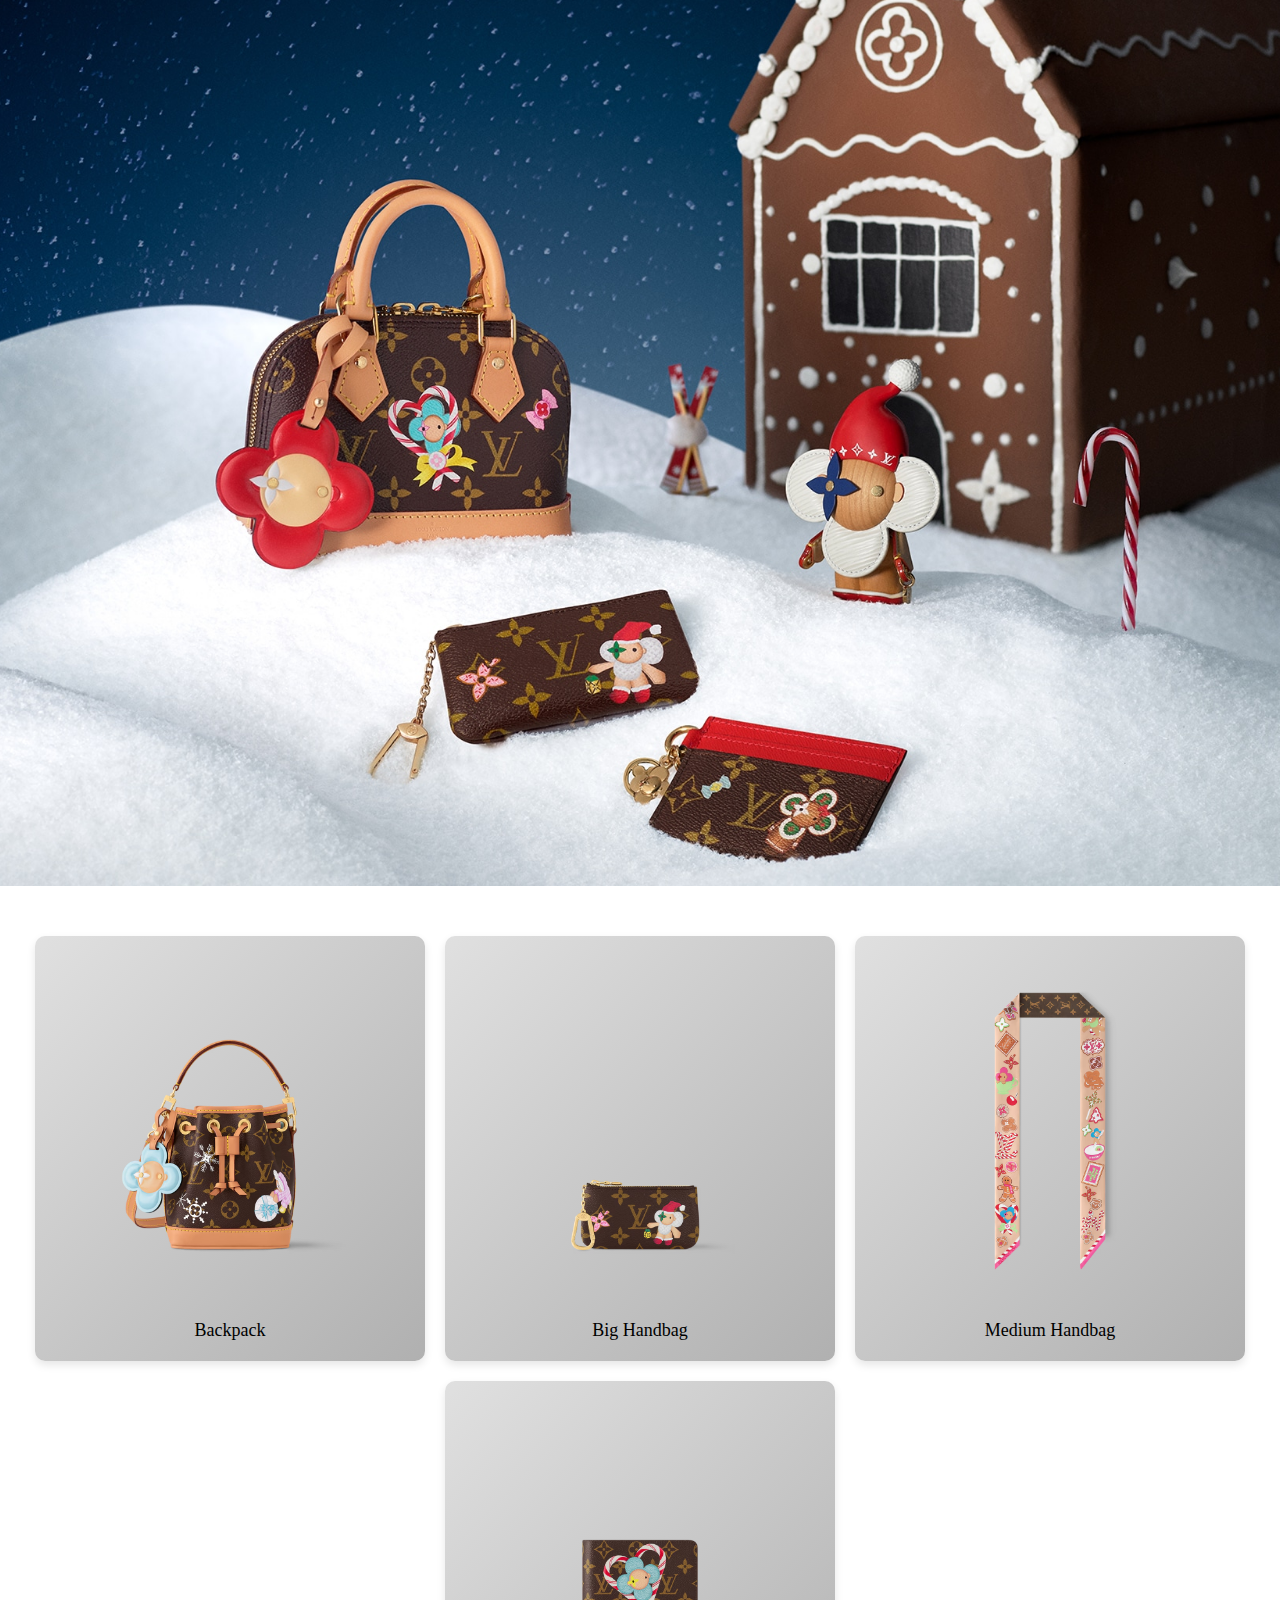
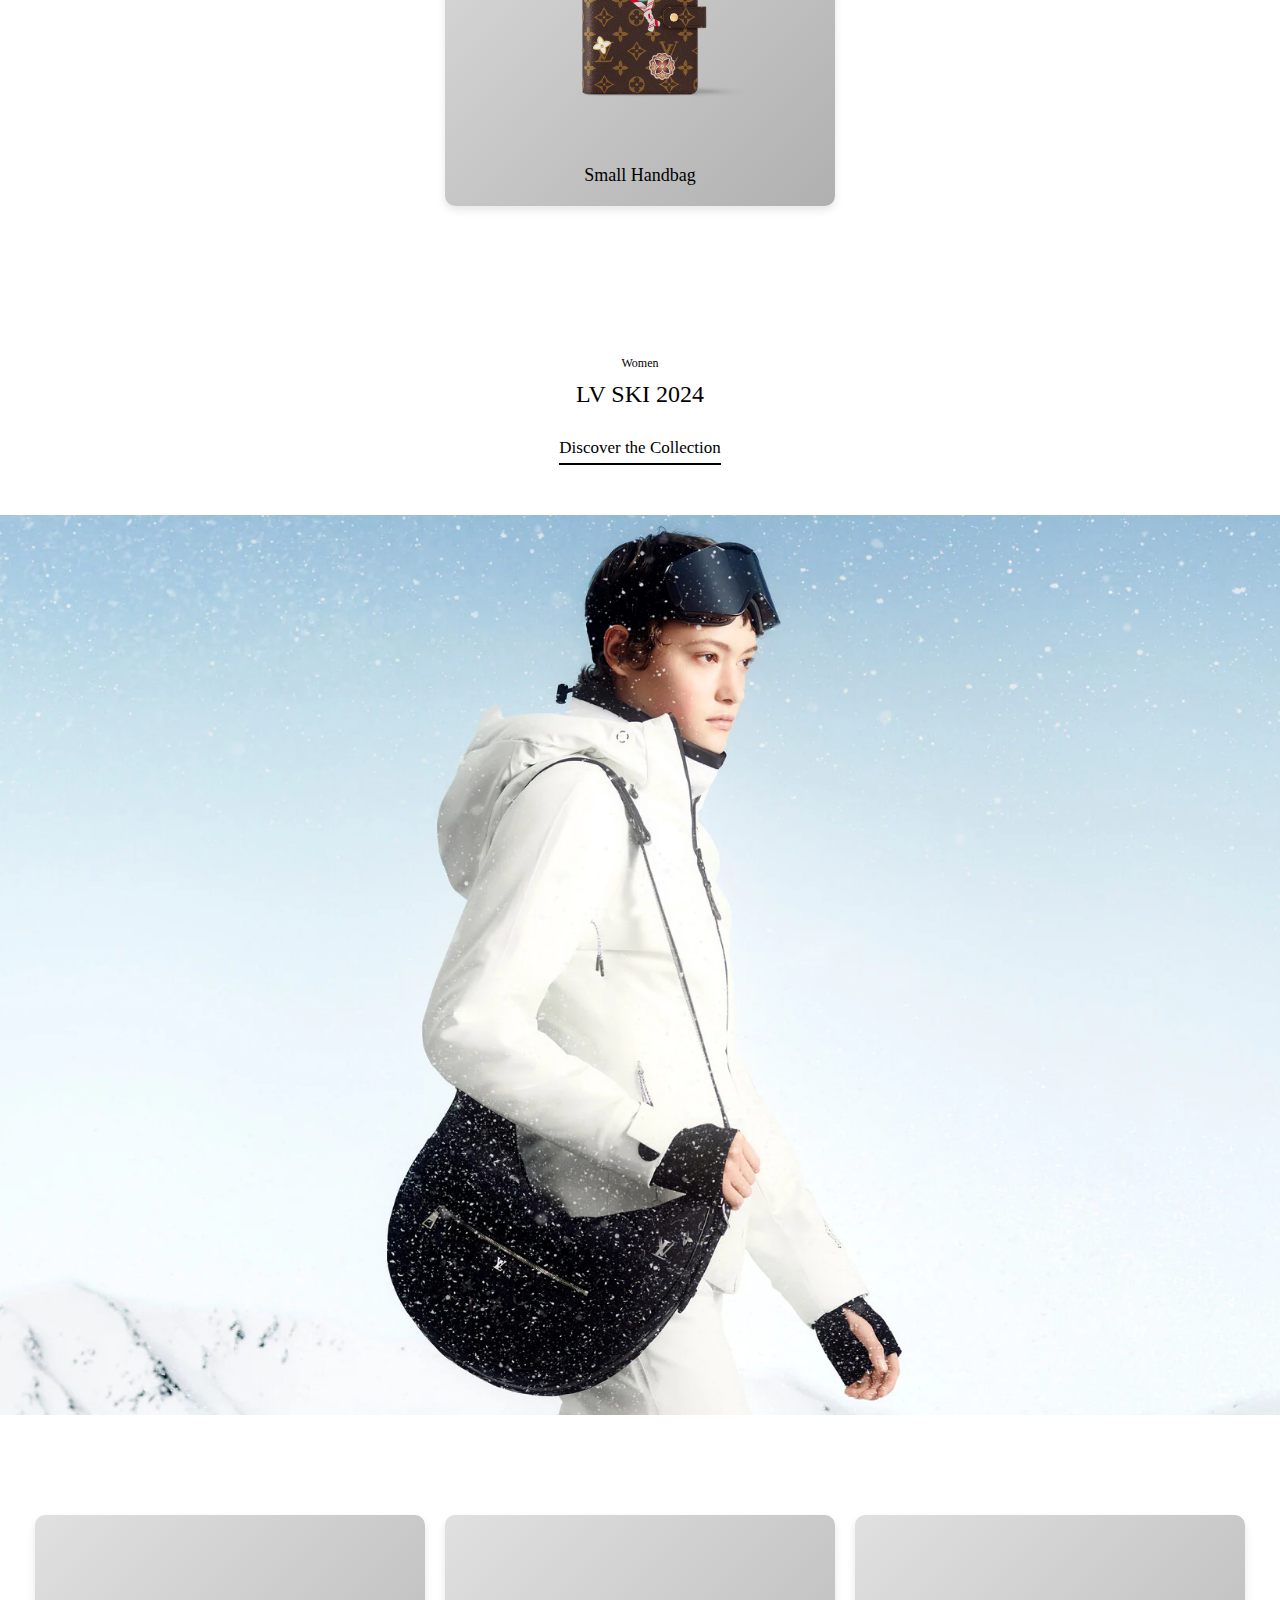
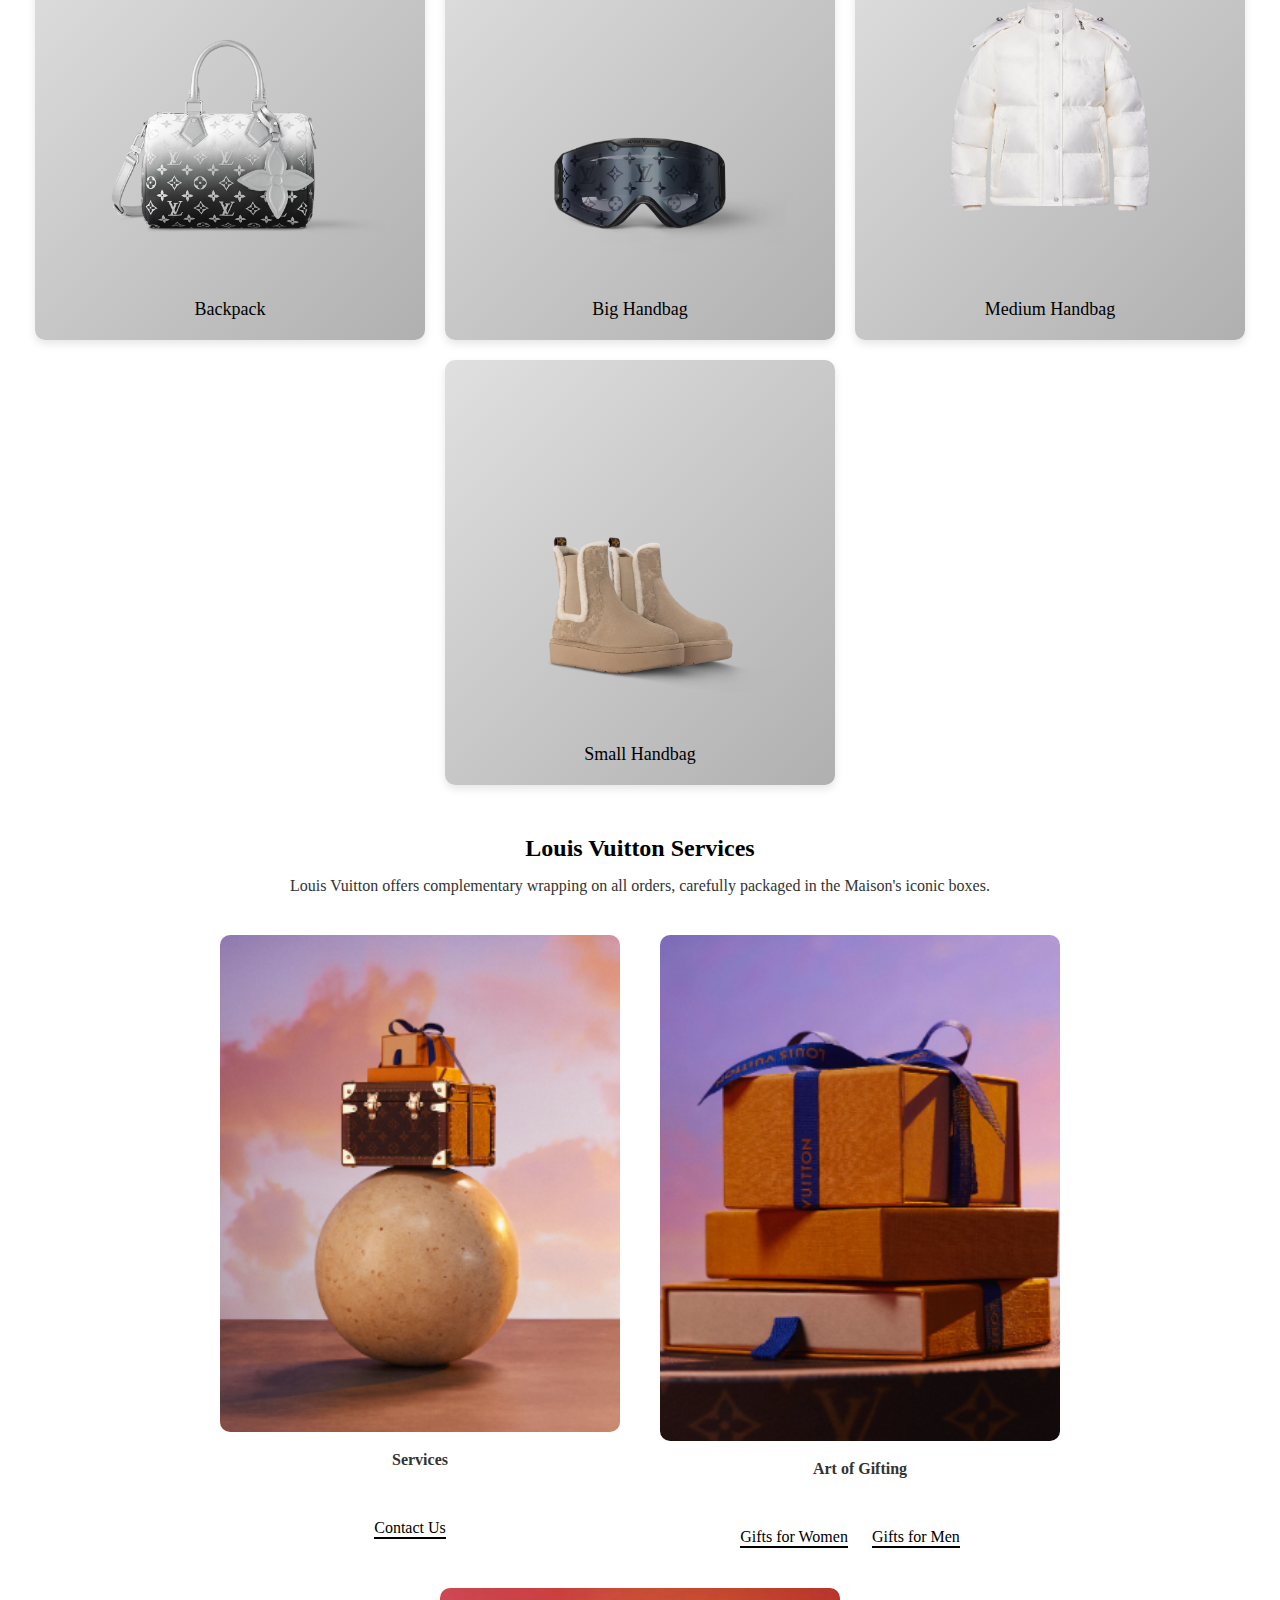
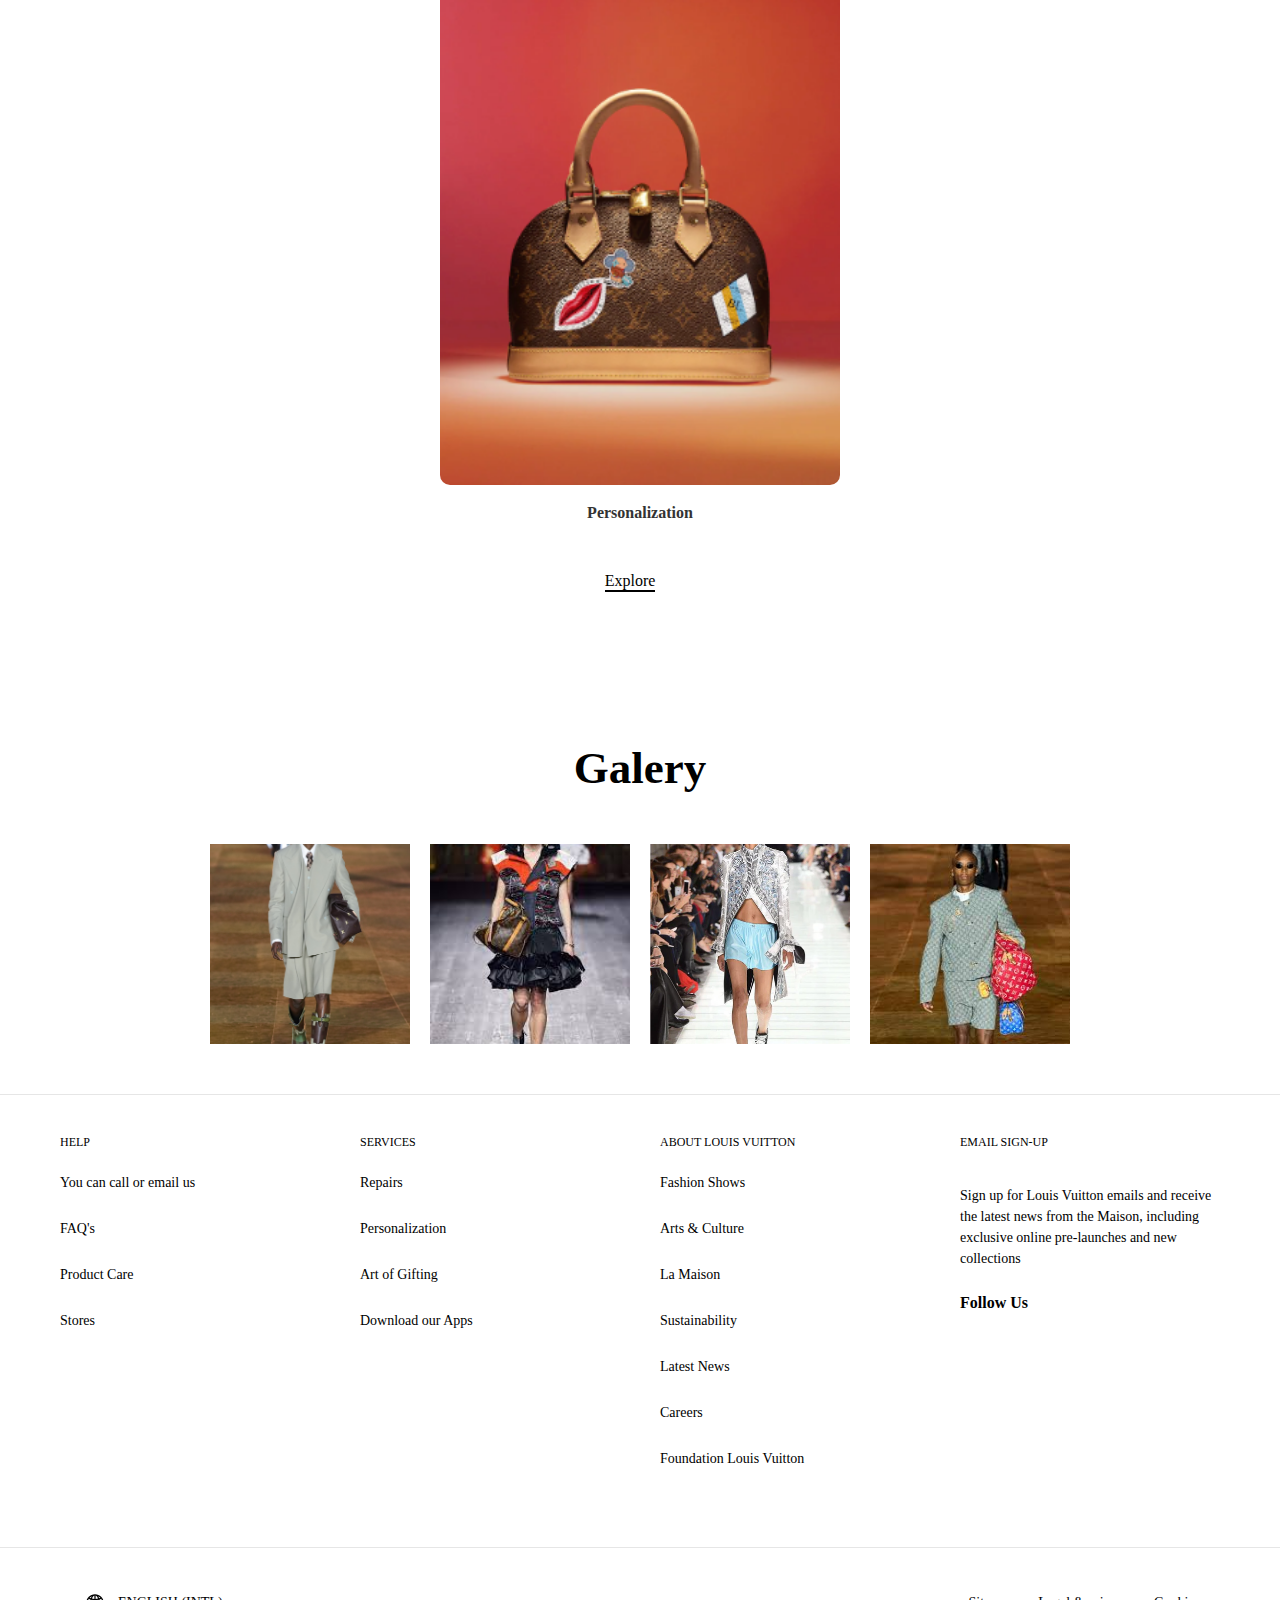
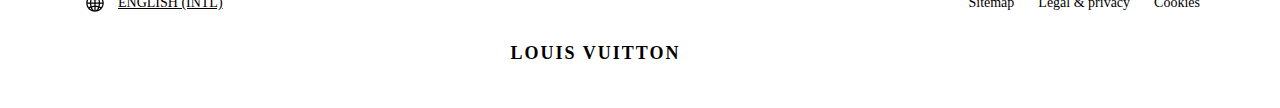
==== commit ef292c1a: "no message" ====
--- a/index.html
+++ b/index.html
@@ -13,7 +13,6 @@
         <div class="menu-icon" id="menuButton">
             <img src="img/menu.svg" alt="Menu">
             <div>Menu</div>
-            <!-- Dropdown Menu -->
             <ul class="dropdown-menu">
                 <li><a href="index.html">Home</a></li>
                 <li class="submenu">
@@ -164,7 +163,6 @@
     </div>
 </section>
 
-<!-- Product Section -->
 <section class="product-section">
     <h2>Explore a Selection of the Maison's Creations</h2>
     <div class="product-grid">
--- a/style.css
+++ b/style.css
@@ -758,10 +758,6 @@
     transform: translateY(-2px);
 }
 
-
-/* Responsive Styles */
-
-/* Large screens (Desktops and larger tablets) */
 @media (min-width: 1024px) {
     .navbar {
         padding: 20px 40px;
@@ -777,12 +773,11 @@
     }
 }
 
-/* Medium screens (Tablets) */
 @media (max-width: 1024px) and (min-width: 768px) {
-    .navbar {
+/*    .navbar {
         padding: 20px 30px;
         font-size: 18px;
-    }
+    }*/
 
     .background-section, .background-section2 {
         height: 80vh;
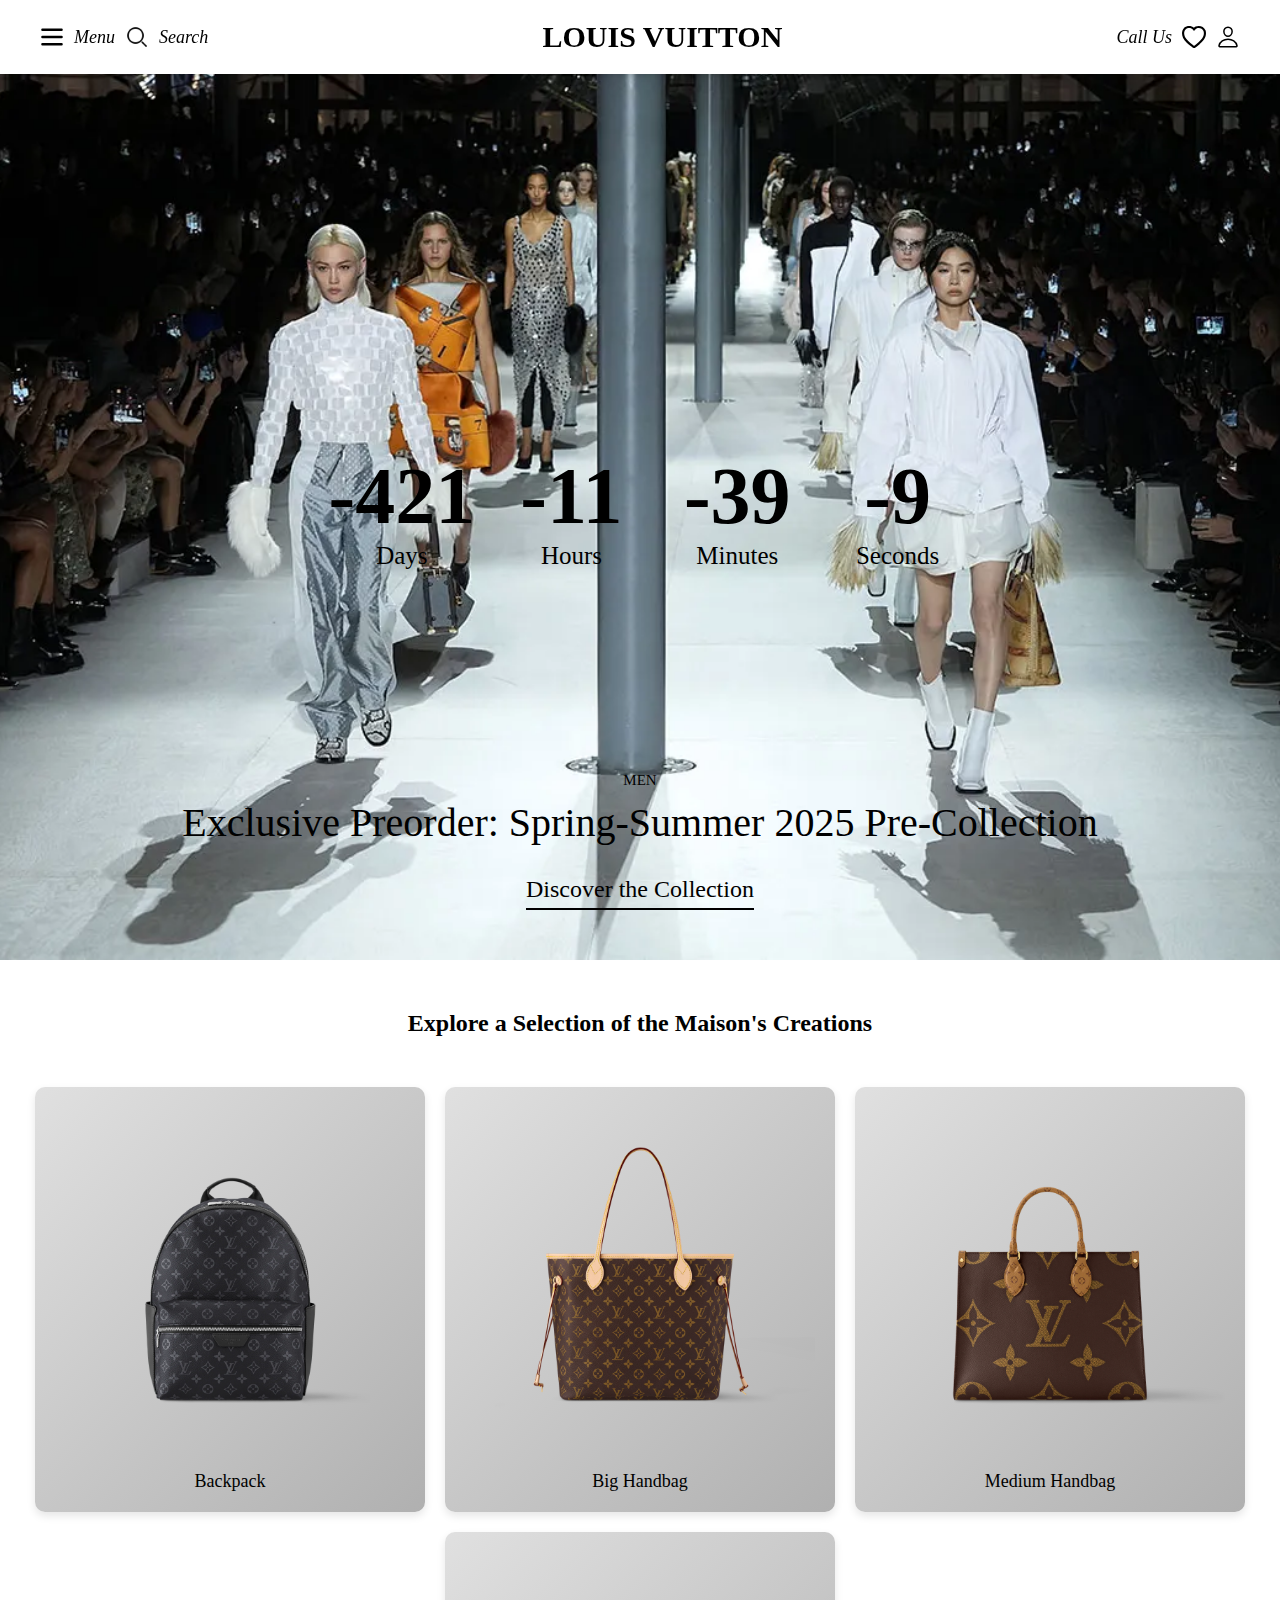
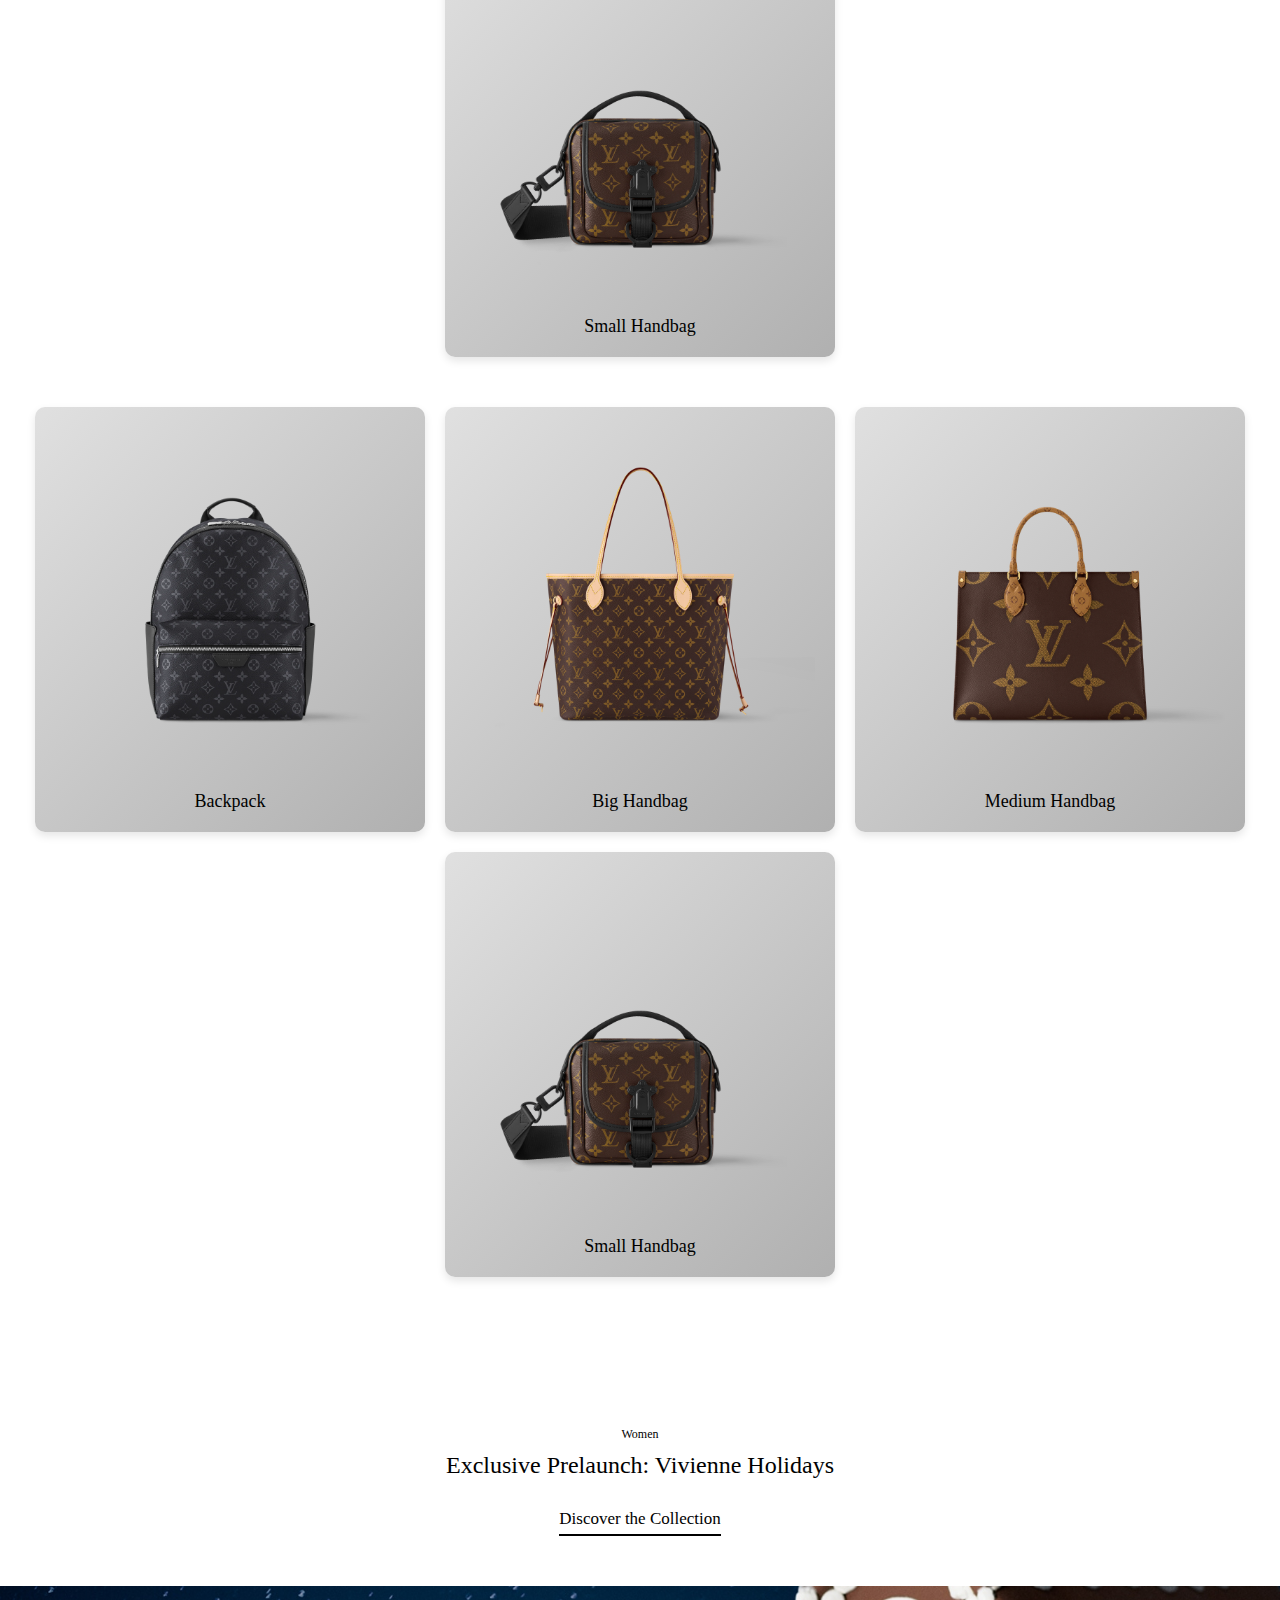
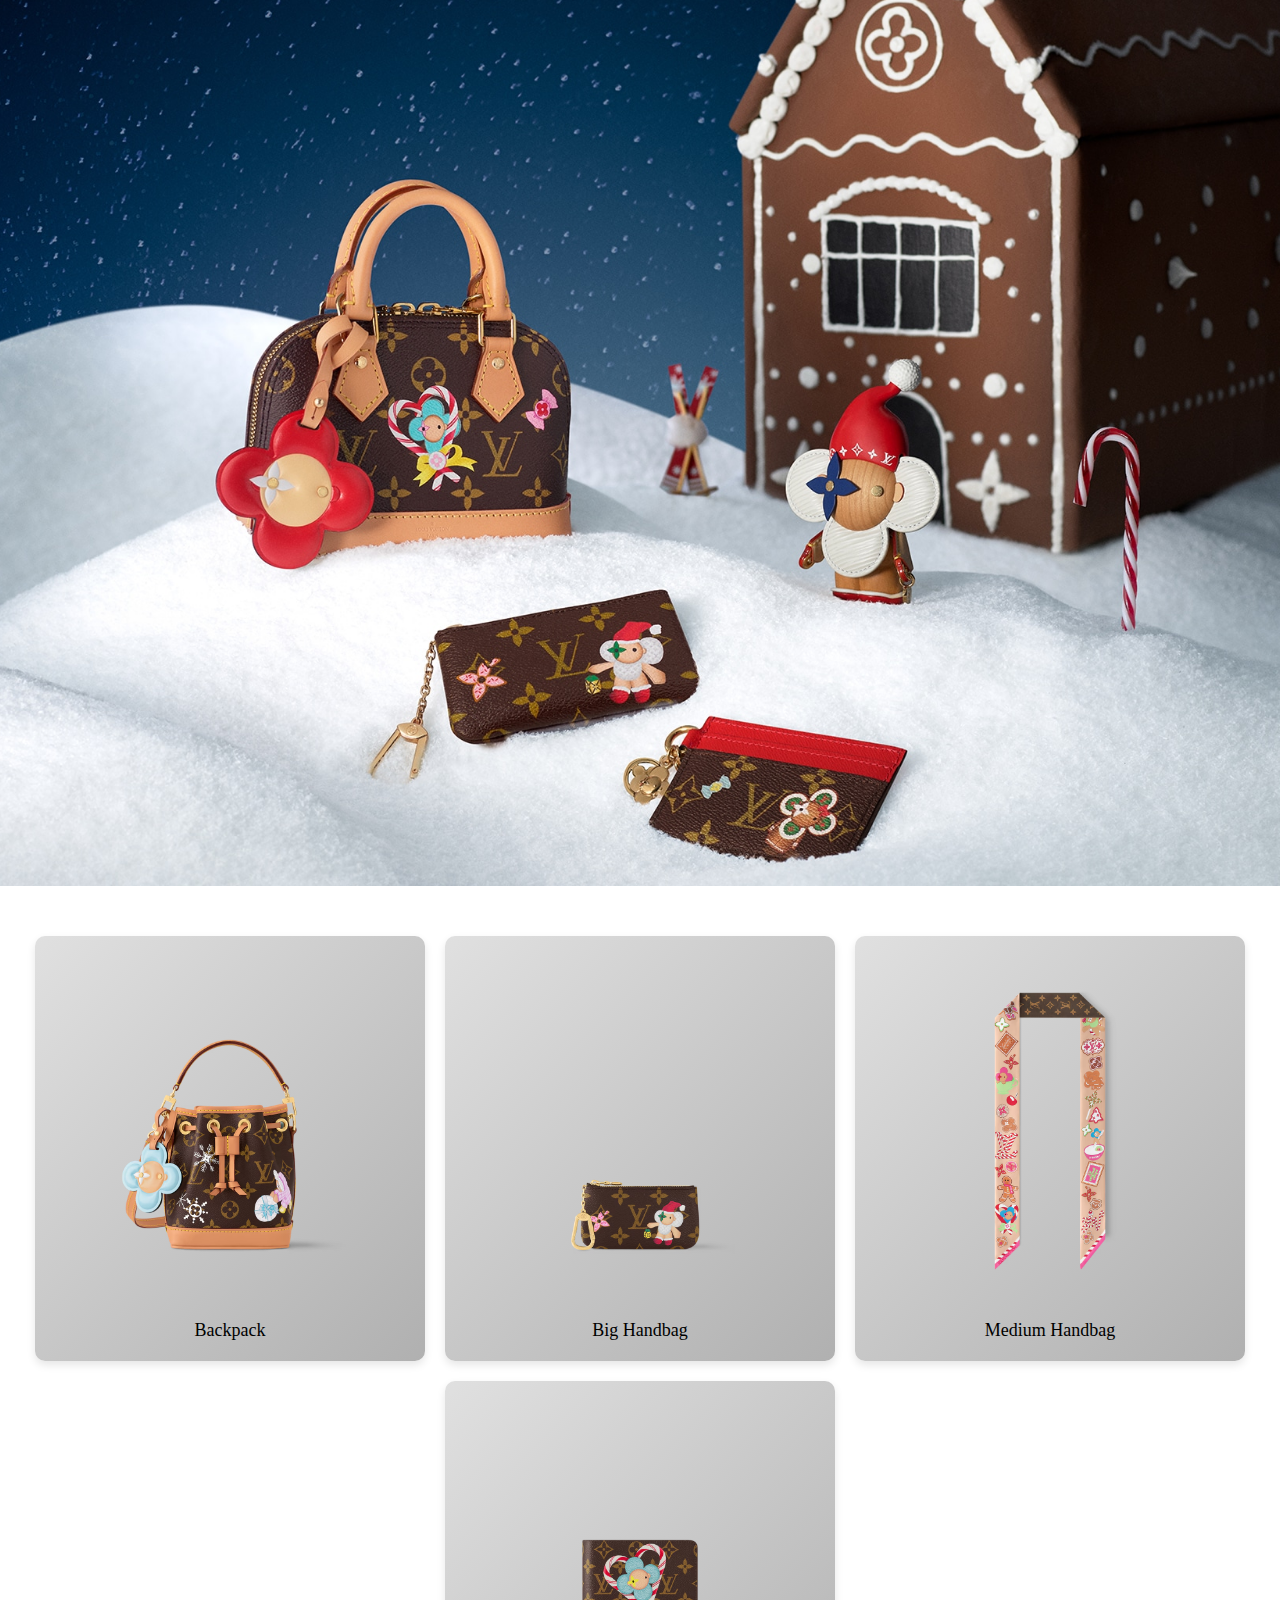
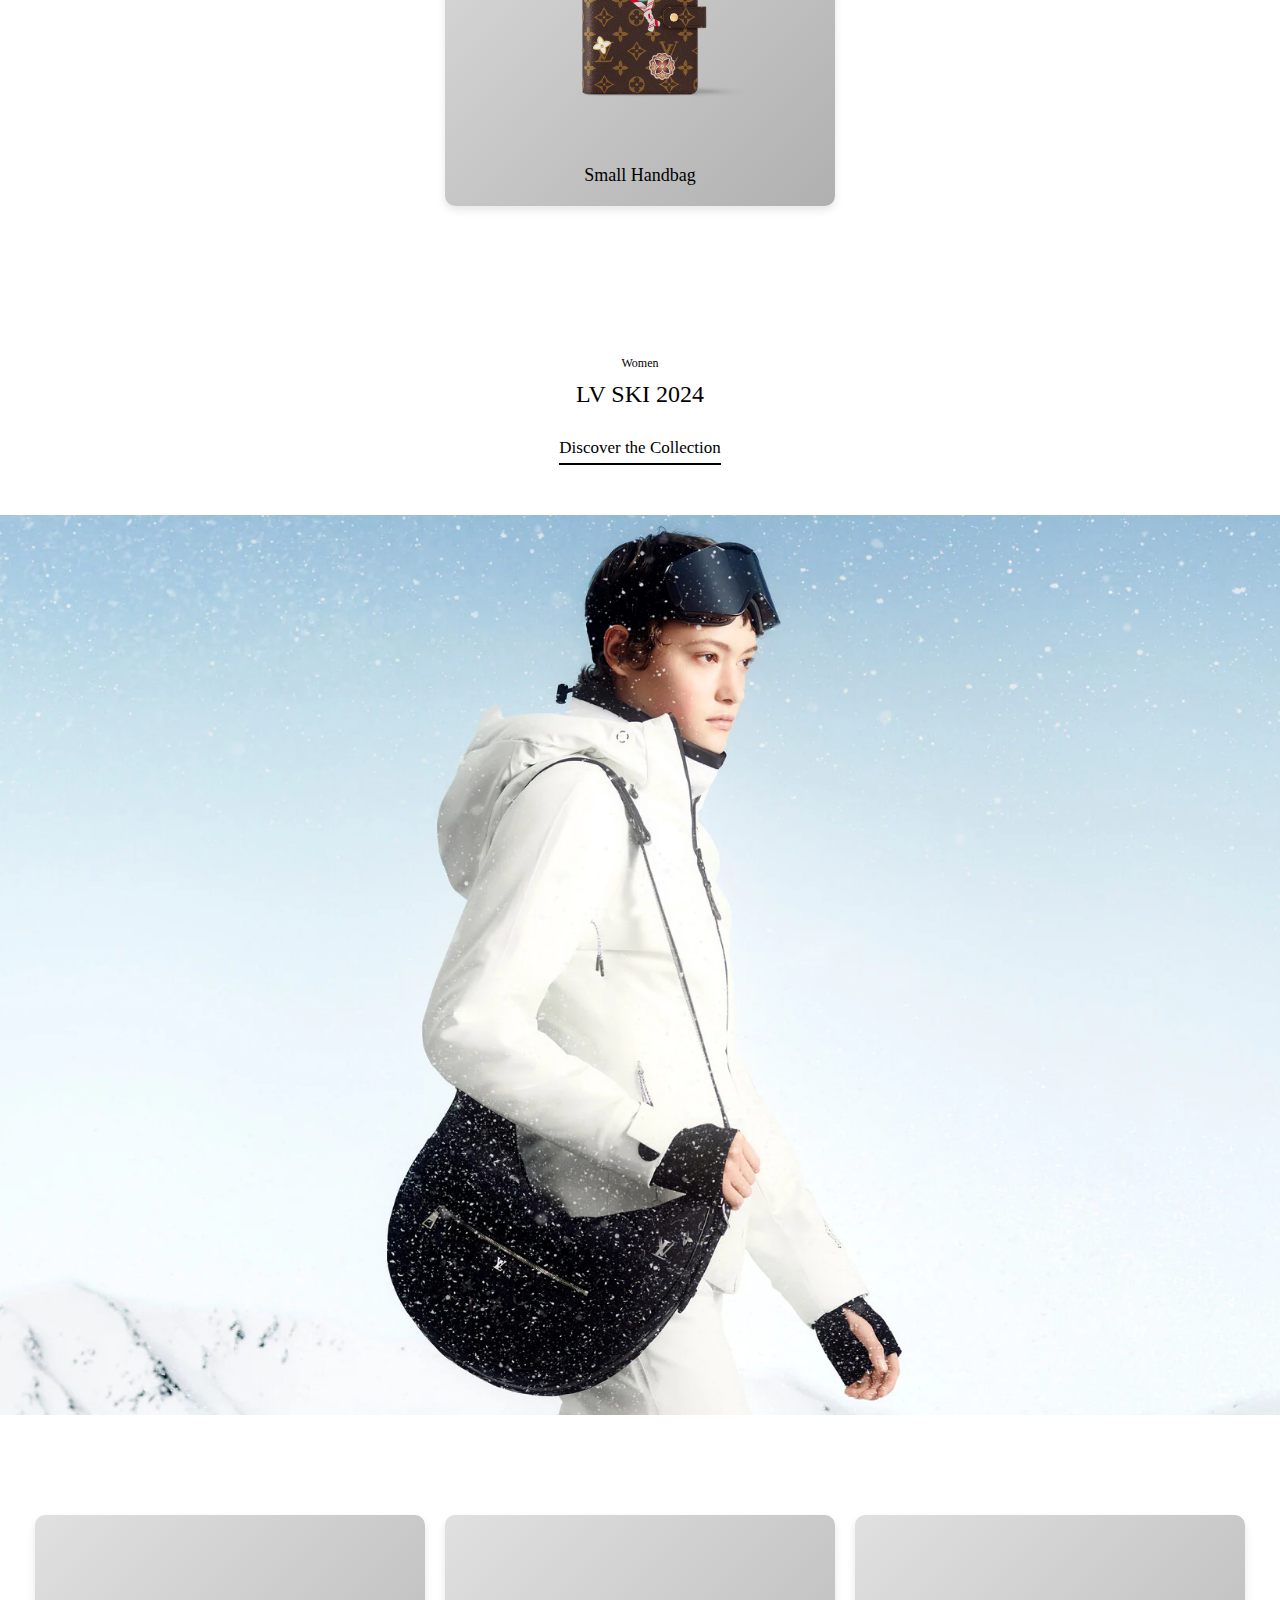
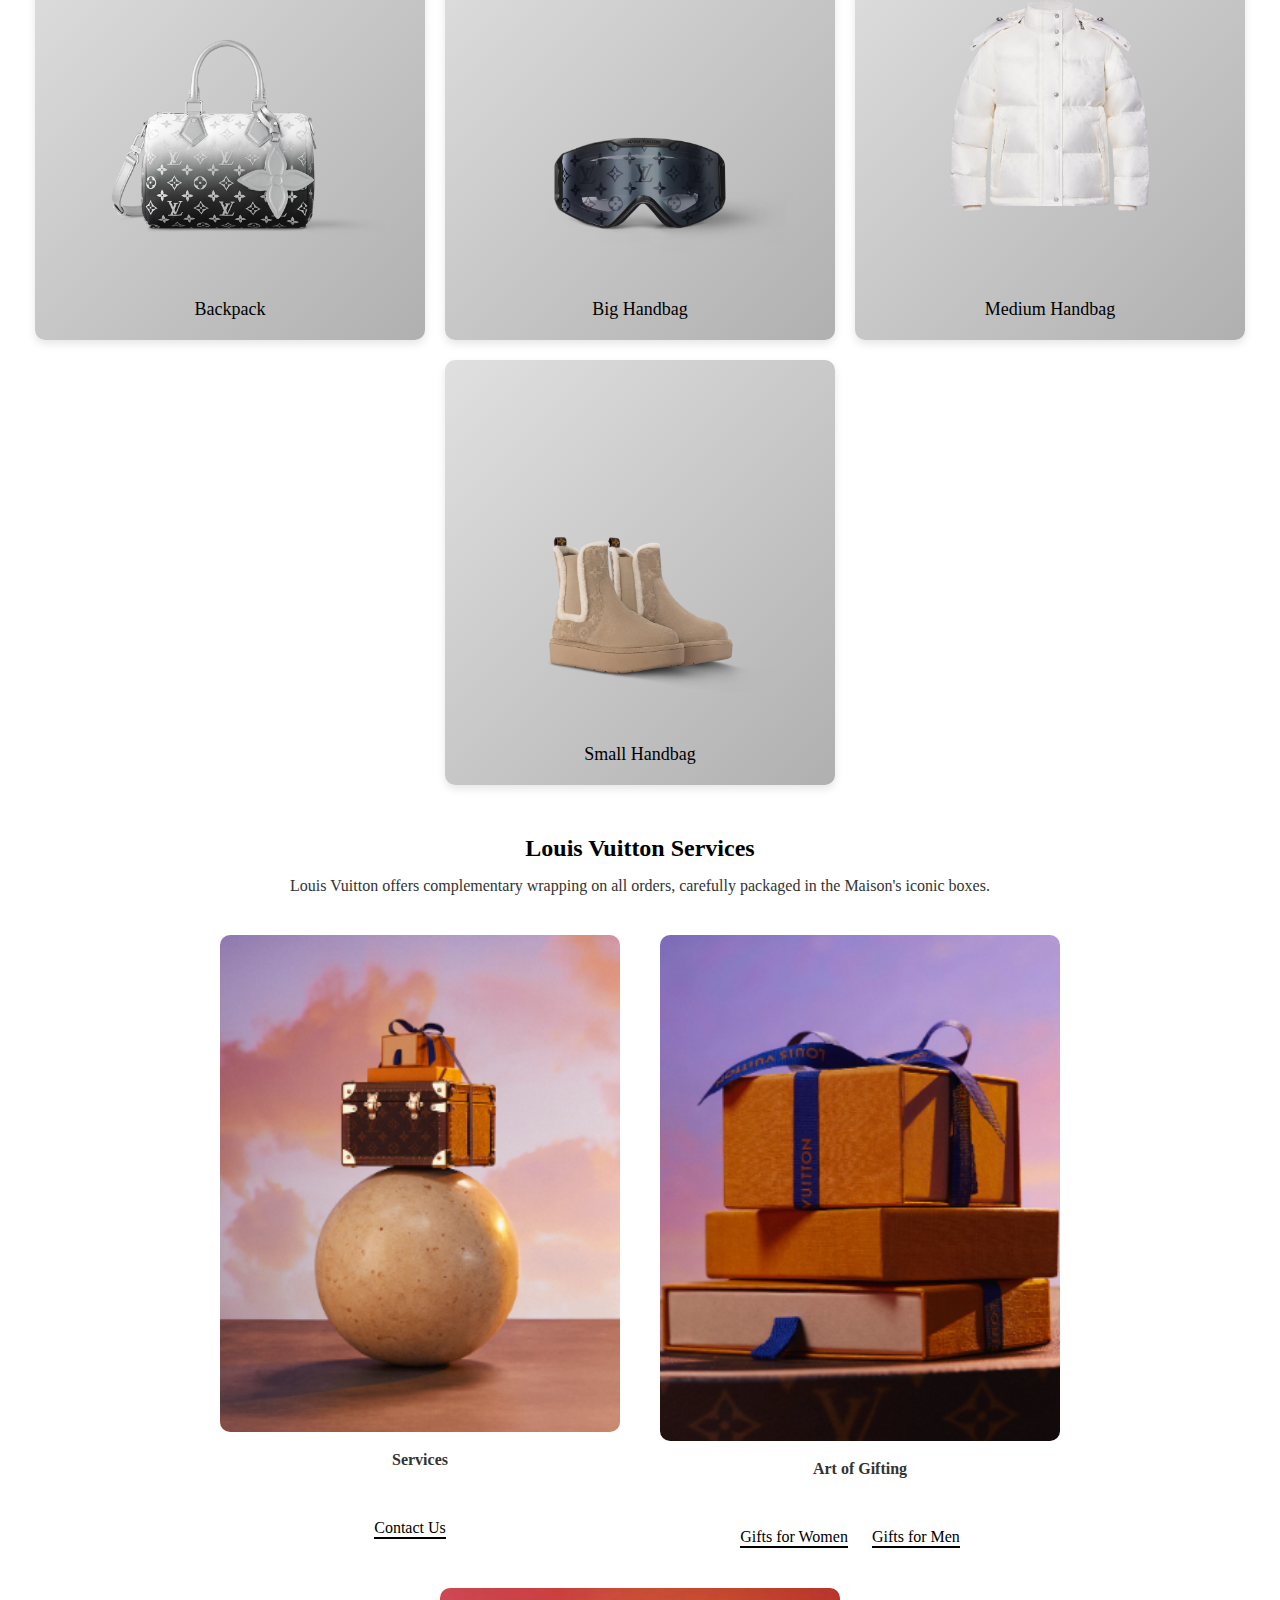
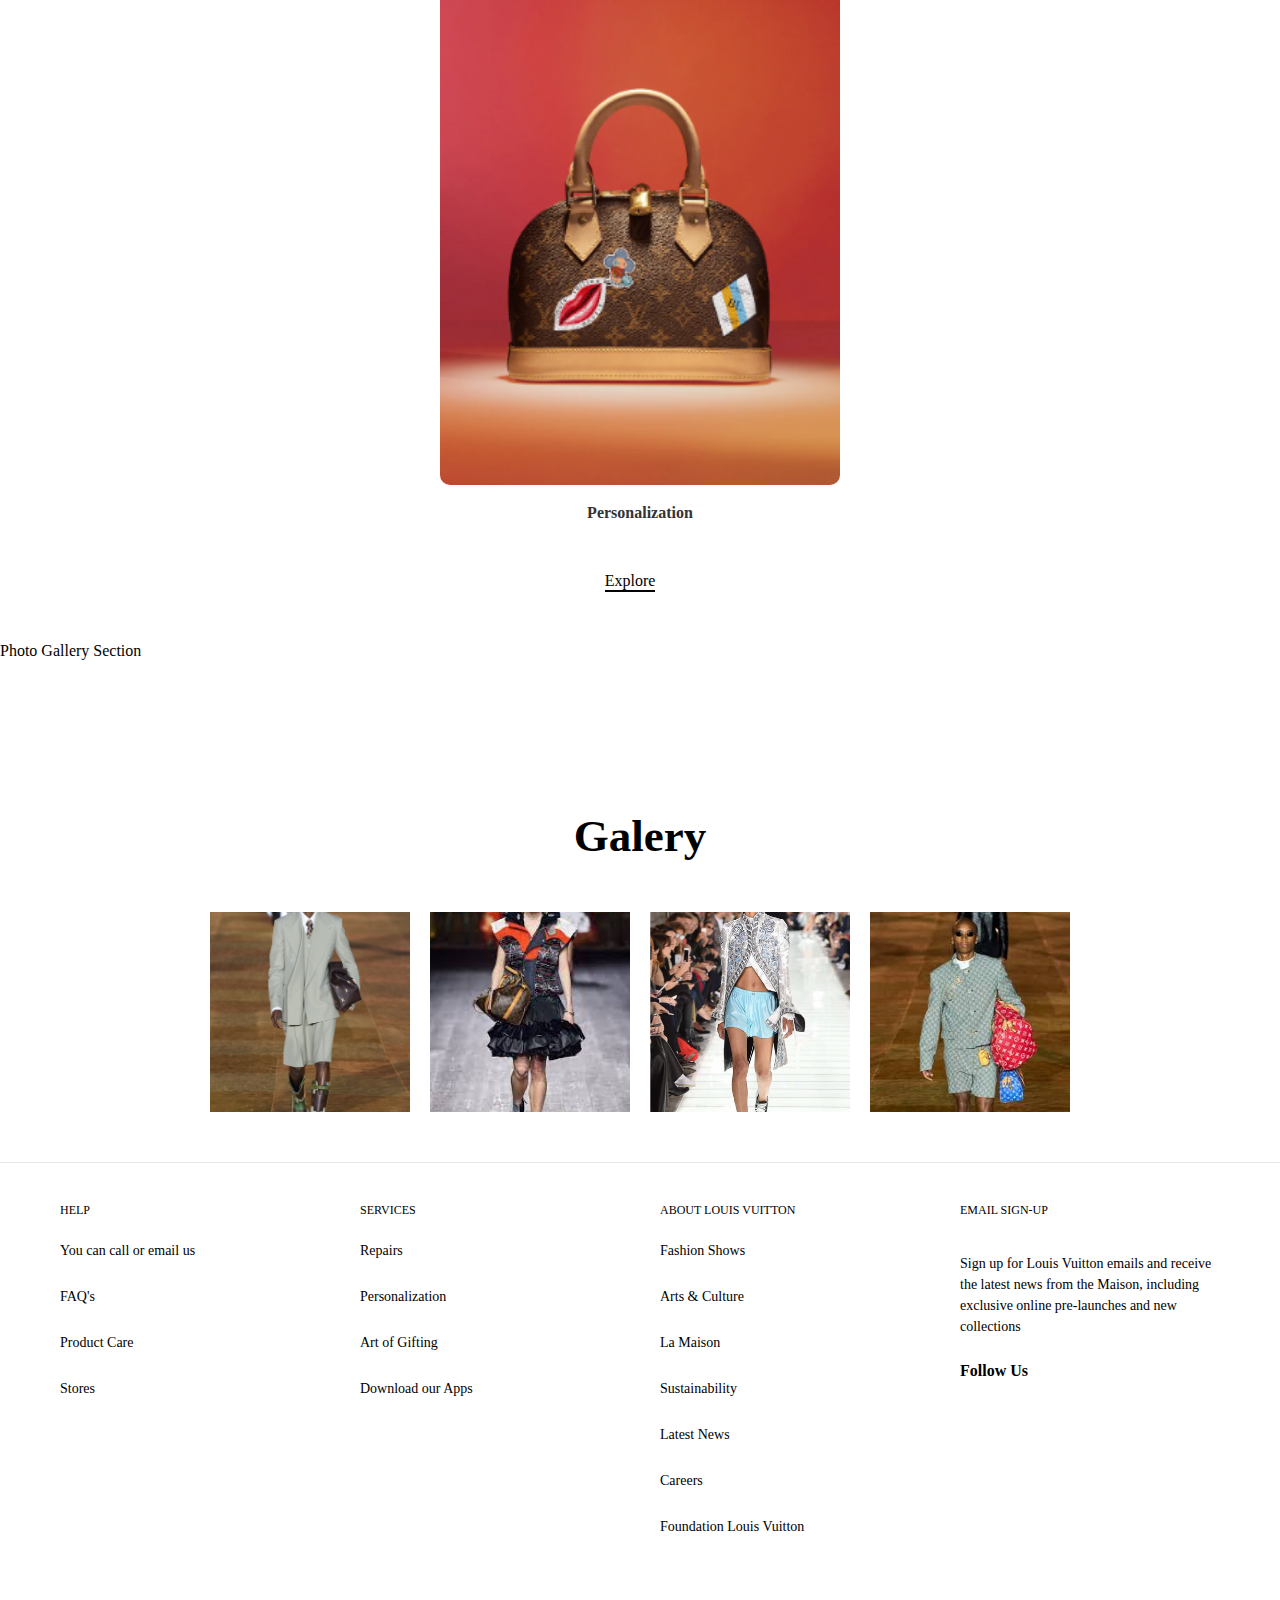
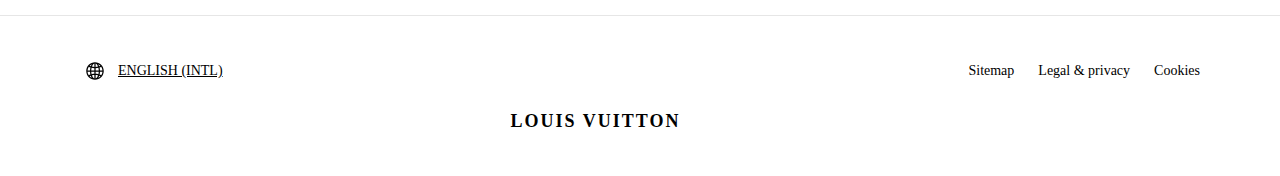
==== commit 586da09e: "no message" ====
--- a/index.html
+++ b/index.html
@@ -13,14 +13,15 @@
         <div class="menu-icon" id="menuButton">
             <img src="img/menu.svg" alt="Menu">
             <div>Menu</div>
+        </div>
             <ul class="dropdown-menu">
                 <li><a href="index.html">Home</a></li>
-                <li class="submenu">
+                <li class="submenu root-submenu">
                     <a href="#">New</a>
-                    <ul class="dropdown-submenu">
-                        <li class="submenu">
+                    <ul class="dropdown-submenu first-level">
+                        <li class="submenu first-level-submenu">
                             <a href="#">For Women</a>
-                            <ul class="dropdown-submenu" id="for-women-submenu">
+                            <ul class="dropdown-submenu second-level" id="for-women-submenu">
                                 <li>
                                     <div class="submenu-grid">
                                         <div class="submenu-item large">
@@ -63,9 +64,9 @@
                                 </li>
                             </ul>
                         </li>
-                        <li class="submenu">
+                        <li class="submenu first-level-submenu">
                             <a href="#">For Men</a>
-                            <ul class="dropdown-submenu" id="for-men-submenu">
+                            <ul class="dropdown-submenu second-level" id="for-men-submenu">
                                 <li>
                                     <div class="submenu-grid">
                                         <div class="submenu-item large">
@@ -109,14 +110,18 @@
                 <li><a href="gifts.html">All Gifts</a></li>
                 <li><a href="contact.html">Contact</a></li>
             </ul>
-        </div>
+
         <div class="search-icon">
             <img src="img/minimal-48-512.webp" alt="Search">
             <div>Search</div>
         </div>
     </div>
     <div class="navbar-center">
-        <h1 class="logo">LOUIS VUITTON</h1>
+        <div class="navbar-center">
+            <h1 class="logo">
+                <a class="logostyle" href="index.html">LOUIS VUITTON</a>
+            </h1>
+        </div>
     </div>
     <div class="navbar-right">
         <div class="call-us">Call Us</div>
@@ -303,7 +308,7 @@
     </div>
 </section>
 
-<!-- Photo Gallery Section -->
+ Photo Gallery Section
 
 <h2 class="heading">Galery</h2>
 
--- a/style.css
+++ b/style.css
@@ -37,6 +37,17 @@
     justify-content: center;
     font-weight: bold;
     font-size: 20px;
+}
+
+.logo {
+    font-size: 30px;
+    color: black;
+    text-decoration: none;
+}
+.logostyle {
+    font-size: 30px;
+    color: black;
+    text-decoration: none;
 }
 
 .menu-icon, .search-icon, .call-us {
@@ -309,7 +320,6 @@
 }
 
 
-/* Louis Vuitton Services Section Styles */
 .services-section {
     text-align: center;
     margin: 50px 20px;
@@ -424,11 +434,11 @@
     font-weight: bold;
     margin-bottom: 50px;
     margin-top: 150px;
-    text-align: center; /* Vycentrování textu na střed */
+    text-align: center;
 }
 
 .bottom-footer {
-    padding: 40px 80px; /* Zvýšení paddingu */
+    padding: 40px 80px;
     border-top: 1px solid #e6e6e6;
     display: flex;
     justify-content: space-between;
@@ -500,7 +510,7 @@
 }
 
 .dropdown-menu.show {
-    display: block;
+    display: block !important;
 }
 
 .menu-icon {
@@ -528,7 +538,6 @@
     text-decoration: underline;
 }
 
-/* Submenu styling */
 .submenu .dropdown-submenu {
     display: none;
     position: absolute;
@@ -542,15 +551,15 @@
     height: 100vh;
 }
 
-.submenu:hover > .dropdown-submenu {
+.submenu .dropdown-submenu.open {
     display: block;
 }
+
 
 .show {
     display: block;
 }
 
-/* Submenu grid styling */
 .submenu-grid {
     display: grid;
     grid-template-columns: repeat(2, 1fr);
@@ -773,11 +782,20 @@
     }
 }
 
-@media (max-width: 1024px) and (min-width: 768px) {
-/*    .navbar {
+@media (max-width: 1200px) and (min-width: 768px) {
+    .dropdown-menu.show {
+        width: 200px;
+        height: 100vh;
+    }
+    .dropdown-submenu.open {
+        left: 200px;
+        width: 300px;
+    }
+
+    .navbar {
         padding: 20px 30px;
         font-size: 18px;
-    }*/
+    }
 
     .background-section, .background-section2 {
         height: 80vh;
@@ -813,7 +831,15 @@
     }
 }
 
-@media (max-width: 767px) {
+@media (max-width: 760px) {
+    .dropdown-menu.show {
+        width: 100vw;
+        height: 100vh;
+    }
+    .dropdown-submenu.open {
+        left: 200px;
+        width: 300px;
+    }
     .navbar {
         flex-direction: column;
         padding: 30px 20px;
